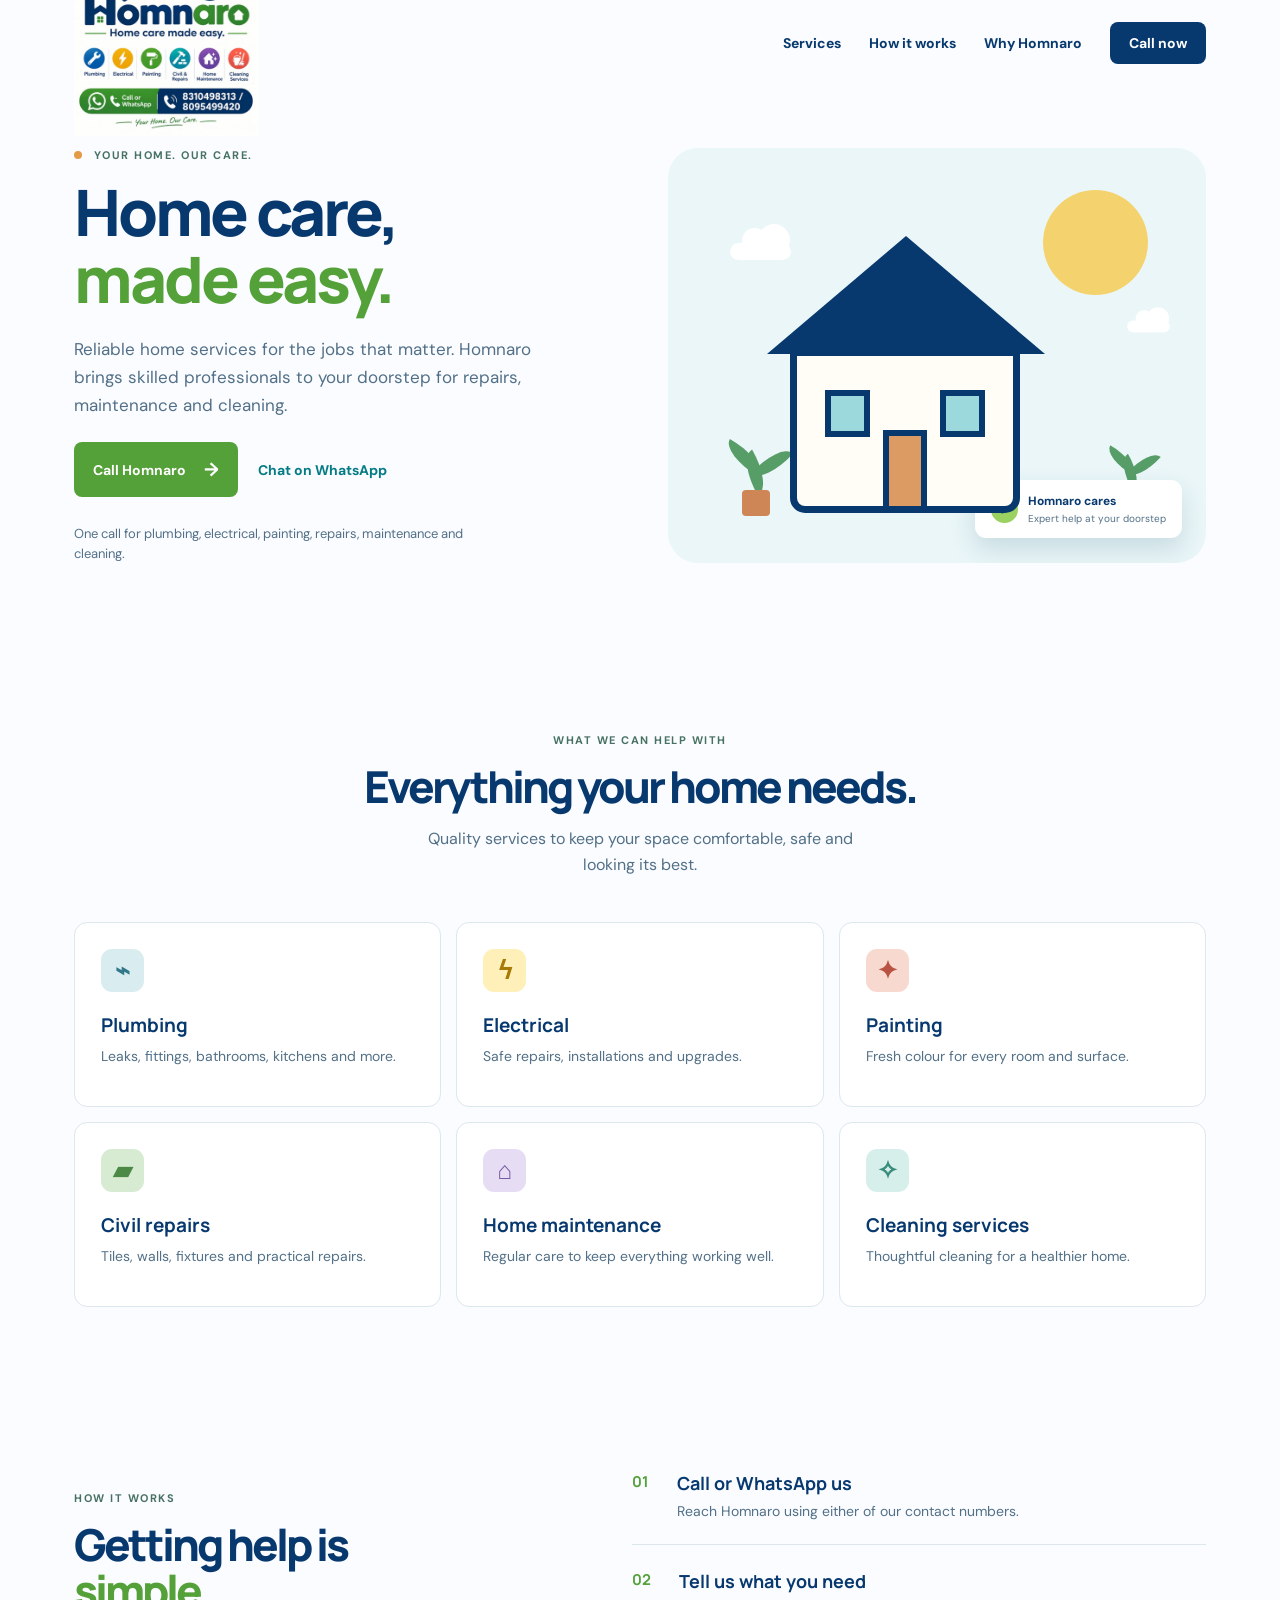
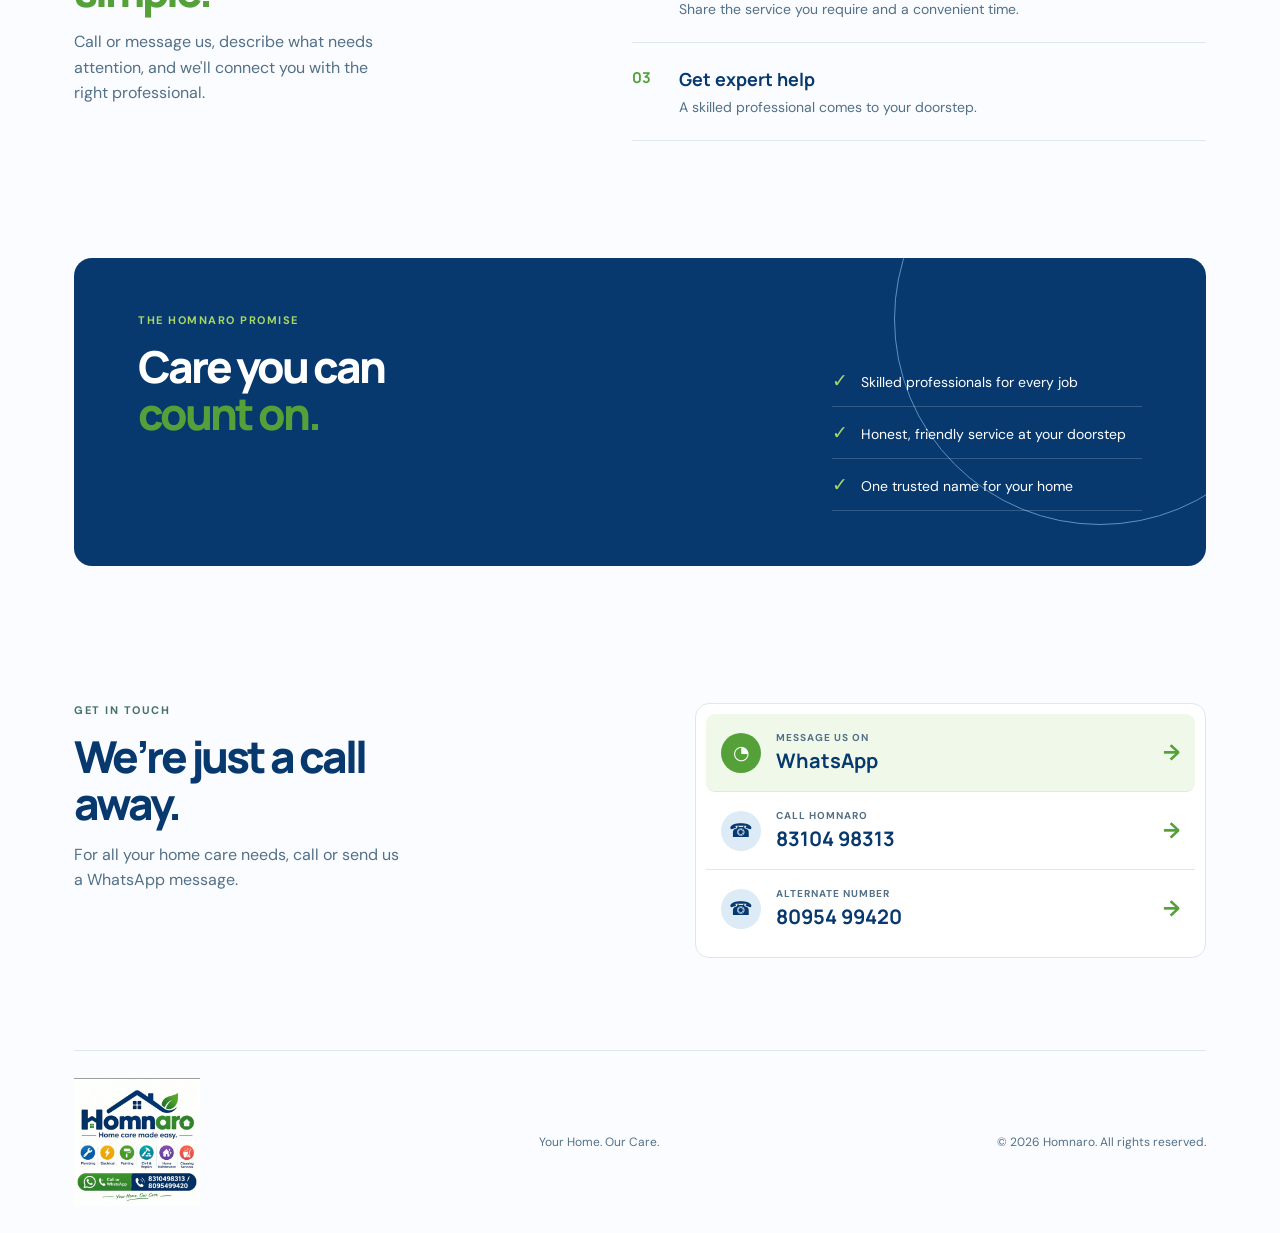
==== index.html @ 9be4aa22 "Add files via upload" ====
<!doctype html>
<html lang="en">
  <head>
    <meta charset="UTF-8" />
    <meta name="viewport" content="width=device-width, initial-scale=1.0" />
    <meta name="description" content="Homnaro — plumbing, electrical, painting, civil repairs, home maintenance and cleaning services." />
    <title>Homnaro | Home care made easy.</title>
    <link rel="preconnect" href="https://fonts.googleapis.com" />
    <link rel="preconnect" href="https://fonts.gstatic.com" crossorigin />
    <link href="https://fonts.googleapis.com/css2?family=DM+Sans:wght@400;500;600;700&family=Manrope:wght@600;700;800&display=swap" rel="stylesheet" />
    <link rel="stylesheet" href="styles.css" />
  </head>
  <body>
    <header class="site-header">
      <a class="brand-logo" href="#top" aria-label="Homnaro home"><img src="homnaro-logo.png" alt="Homnaro — Home care made easy." /></a>
      <button class="menu-button" aria-label="Open menu" aria-expanded="false">☰</button>
      <nav class="nav-links" aria-label="Main navigation">
        <a href="#services">Services</a><a href="#how-it-works">How it works</a><a href="#why-us">Why Homnaro</a>
        <a class="nav-cta" href="tel:+918310498313">Call now</a>
      </nav>
    </header>
    <main id="top">
      <section class="hero">
        <div class="hero-copy">
          <p class="eyebrow"><span class="dot"></span> YOUR HOME. OUR CARE.</p>
          <h1>Home care,<br /><em>made easy.</em></h1>
          <p class="hero-text">Reliable home services for the jobs that matter. Homnaro brings skilled professionals to your doorstep for repairs, maintenance and cleaning.</p>
          <div class="hero-actions"><a class="button button-primary" href="tel:+918310498313">Call Homnaro <span>→</span></a><a class="button button-quiet" href="https://wa.me/918310498313" target="_blank" rel="noopener">Chat on WhatsApp</a></div>
          <p class="service-note">One call for plumbing, electrical, painting, repairs, maintenance and cleaning.</p>
        </div>
        <div class="hero-art" aria-label="Illustration of a maintained home"><div class="sun"></div><div class="cloud cloud-one"></div><div class="cloud cloud-two"></div><div class="house"><div class="roof"></div><div class="home-body"><span class="window one"></span><span class="window two"></span><span class="door"></span></div></div><div class="plant plant-left"><i></i><i></i><i></i></div><div class="plant plant-right"><i></i><i></i><i></i></div><div class="floating-card"><span class="check">✓</span><div><b>Homnaro cares</b><small>Expert help at your doorstep</small></div></div></div>
      </section>
      <section class="services section" id="services"><div class="section-heading"><p class="eyebrow">WHAT WE CAN HELP WITH</p><h2>Everything your home needs.</h2><p>Quality services to keep your space comfortable, safe and looking its best.</p></div><div class="service-grid"><article class="service-card"><div class="icon blue">⌁</div><h3>Plumbing</h3><p>Leaks, fittings, bathrooms, kitchens and more.</p></article><article class="service-card"><div class="icon yellow">ϟ</div><h3>Electrical</h3><p>Safe repairs, installations and upgrades.</p></article><article class="service-card"><div class="icon coral">✦</div><h3>Painting</h3><p>Fresh colour for every room and surface.</p></article><article class="service-card"><div class="icon green">▰</div><h3>Civil repairs</h3><p>Tiles, walls, fixtures and practical repairs.</p></article><article class="service-card"><div class="icon lilac">⌂</div><h3>Home maintenance</h3><p>Regular care to keep everything working well.</p></article><article class="service-card"><div class="icon aqua">✧</div><h3>Cleaning services</h3><p>Thoughtful cleaning for a healthier home.</p></article></div></section>
      <section class="steps section" id="how-it-works"><div class="steps-intro"><p class="eyebrow">HOW IT WORKS</p><h2>Getting help is<br /><em>simple.</em></h2><p>Call or message us, describe what needs attention, and we'll connect you with the right professional.</p></div><ol class="step-list"><li><span>01</span><div><h3>Call or WhatsApp us</h3><p>Reach Homnaro using either of our contact numbers.</p></div></li><li><span>02</span><div><h3>Tell us what you need</h3><p>Share the service you require and a convenient time.</p></div></li><li><span>03</span><div><h3>Get expert help</h3><p>A skilled professional comes to your doorstep.</p></div></li></ol></section>
      <section class="why section" id="why-us"><div class="why-card"><div><p class="eyebrow light">THE HOMNARO PROMISE</p><h2>Care you can<br /><em>count on.</em></h2></div><div class="promise-list"><p><span>✓</span> Skilled professionals for every job</p><p><span>✓</span> Honest, friendly service at your doorstep</p><p><span>✓</span> One trusted name for your home</p></div></div></section>
      <section class="contact section" id="contact"><div><p class="eyebrow">GET IN TOUCH</p><h2>We’re just a call<br />away.</h2><p>For all your home care needs, call or send us a WhatsApp message.</p></div><div class="contact-panel"><a class="contact-option whatsapp" href="https://wa.me/918310498313" target="_blank" rel="noopener"><span class="contact-icon">◔</span><span><small>MESSAGE US ON</small><b>WhatsApp</b></span><strong>→</strong></a><a class="contact-option" href="tel:+918310498313"><span class="contact-icon">☎</span><span><small>CALL HOMNARO</small><b>83104 98313</b></span><strong>→</strong></a><a class="contact-option" href="tel:+918095499420"><span class="contact-icon">☎</span><span><small>ALTERNATE NUMBER</small><b>80954 99420</b></span><strong>→</strong></a></div></section>
    </main>
    <footer><a class="brand-logo" href="#top"><img src="homnaro-logo.png" alt="Homnaro" /></a><p>Your Home. Our Care.</p><p>© 2026 Homnaro. All rights reserved.</p></footer><script src="script.js"></script>
  </body>
</html>
---- styles.css ----
:root{--navy:#07396f;--green:#55a139;--teal:#057c85;--mist:#eaf6f8;--paper:#fbfcff;--muted:#527087;--line:#dce7ee}*{box-sizing:border-box}html{scroll-behavior:smooth}body{margin:0;background:var(--paper);color:var(--navy);font-family:'DM Sans',sans-serif}.site-header{height:86px;max-width:1180px;margin:auto;padding:0 24px;display:flex;align-items:center;justify-content:space-between}.brand-logo{display:flex;text-decoration:none}.brand-logo img{width:184px;height:auto;display:block}.nav-links{display:flex;align-items:center;gap:28px}.nav-links a{font-size:14px;font-weight:700;color:var(--navy);text-decoration:none}.nav-links .nav-cta{background:var(--navy);color:#fff;padding:12px 19px;border-radius:8px}.menu-button{display:none;border:0;background:none;color:var(--navy);font-size:24px}.hero{max-width:1180px;min-height:555px;margin:auto;padding:58px 24px 74px;display:grid;grid-template-columns:1fr 1fr;align-items:center;gap:55px}.eyebrow{font-size:11px;font-weight:700;letter-spacing:1.5px;color:#477262;margin:0 0 16px}.dot{display:inline-block;width:8px;height:8px;background:#e49b47;border-radius:50%;margin-right:7px}h1,h2{font:800 clamp(43px,5vw,68px)/1.05 Manrope,sans-serif;letter-spacing:-3px;margin:0}h1 em,h2 em{font-style:normal;color:var(--green)}.hero-text{max-width:500px;color:var(--muted);font-size:17px;line-height:1.65;margin:23px 0}.hero-actions{display:flex;align-items:center;gap:20px}.button{font:700 14px 'DM Sans';text-decoration:none;display:inline-flex;align-items:center;gap:18px;border-radius:8px;padding:15px 19px}.button-primary{background:var(--green);color:white}.button-primary span{font-size:19px}.button-quiet{color:var(--teal);padding-left:0}.service-note{font-size:13px;line-height:1.5;color:var(--muted);max-width:420px;margin:27px 0 0}.hero-art{height:415px;border-radius:30px;background:var(--mist);position:relative;overflow:hidden}.sun{position:absolute;width:105px;height:105px;right:58px;top:42px;border-radius:50%;background:#f4d36e}.cloud{position:absolute;background:#fff;height:17px;width:61px;border-radius:30px;top:95px;left:62px}.cloud:before,.cloud:after{content:'';position:absolute;border-radius:50%;background:#fff}.cloud:before{width:25px;height:25px;left:12px;bottom:7px}.cloud:after{width:32px;height:32px;left:28px;bottom:4px}.cloud-two{left:auto;right:27px;top:170px;transform:scale(.7)}.house{position:absolute;bottom:50px;left:122px;width:230px}.roof{position:absolute;bottom:159px;left:-23px;border-left:139px solid transparent;border-right:139px solid transparent;border-bottom:118px solid var(--navy)}.home-body{height:164px;background:#fffdf5;border:7px solid var(--navy);border-radius:3px 3px 15px 15px;position:relative;z-index:1}.window{position:absolute;width:45px;height:47px;background:#9bd9dc;border:6px solid var(--navy);top:34px}.window.one{left:28px}.window.two{right:28px}.door{position:absolute;width:44px;height:76px;bottom:0;left:86px;background:#dd9b64;border:6px solid var(--navy);border-bottom:0}.plant{position:absolute;bottom:47px;width:45px;height:90px}.plant-left{left:66px}.plant-right{right:52px;transform:scale(.8)}.plant:after{content:'';position:absolute;width:28px;height:26px;background:#cf8657;border-radius:4px;bottom:0;left:8px}.plant i{display:block;position:absolute;width:18px;height:43px;background:#579d68;border-radius:100% 0 100% 0;bottom:22px;left:12px;transform:rotate(-30deg)}.plant i:nth-child(2){left:29px;bottom:31px;transform:rotate(42deg)}.plant i:nth-child(3){left:1px;bottom:37px;transform:rotate(-60deg)}.floating-card{position:absolute;right:24px;bottom:25px;padding:13px 16px;background:white;border-radius:11px;box-shadow:0 12px 25px #2361742b;display:flex;gap:10px;align-items:center}.check{display:grid;place-items:center;width:27px;height:27px;border-radius:50%;background:#9ad160;font-weight:bold}.floating-card b,.floating-card small{display:block;font-size:12px}.floating-card small{font-size:10px;color:var(--muted);margin-top:3px}.section{max-width:1180px;margin:auto;padding:92px 24px}.section-heading{text-align:center}.section-heading h2,.steps h2,.contact h2{font-size:44px}.section-heading>p:last-child{max-width:470px;margin:17px auto 0;color:var(--muted);line-height:1.6}.service-grid{display:grid;grid-template-columns:repeat(3,1fr);gap:15px;margin-top:45px}.service-card{padding:26px;border-radius:13px;border:1px solid var(--line);background:white;min-height:185px}.icon{display:grid;place-items:center;width:43px;height:43px;border-radius:11px;font-size:25px;font-weight:bold}.blue{background:#d9edf0;color:#317689}.yellow{background:#fff0b9;color:#a77a06}.coral{background:#f8d9d0;color:#b95243}.green{background:#d7ead2;color:#4c8947}.lilac{background:#e6ddf5;color:#765ca4}.aqua{background:#d7efeb;color:#388c7c}.service-card h3{font:700 19px Manrope;margin:20px 0 8px}.service-card p{margin:0;color:var(--muted);font-size:14px;line-height:1.5}.steps{display:grid;grid-template-columns:1fr 1.2fr;gap:80px;align-items:center;padding-top:72px;padding-bottom:72px}.steps-intro>p:last-child,.contact>div>p:last-child{max-width:330px;color:var(--muted);line-height:1.6}.step-list{list-style:none;margin:0;padding:0}.step-list li{display:flex;gap:28px;padding:24px 0;border-bottom:1px solid var(--line)}.step-list li:first-child{padding-top:0}.step-list span{font:700 15px Manrope;color:var(--green)}.step-list h3{font:700 18px Manrope;margin:0 0 7px}.step-list p{margin:0;color:var(--muted);font-size:14px}.why{padding-top:45px;padding-bottom:45px}.why-card{min-height:308px;border-radius:18px;padding:55px 64px;background:var(--navy);color:white;display:flex;justify-content:space-between;position:relative;overflow:hidden}.why-card:after{content:'';position:absolute;width:410px;height:410px;border-radius:50%;border:1px solid #5f90be;right:-100px;top:-145px}.light,.promise-list span{color:#a7d765}.why-card h2{font-size:44px}.promise-list{position:relative;z-index:1;align-self:end;min-width:310px}.promise-list p{font-size:14px;border-bottom:1px solid #ffffff2d;margin:0;padding:13px 0}.promise-list span{font-size:19px;margin-right:9px}.contact{display:grid;grid-template-columns:1fr 1fr;gap:110px}.contact-panel{background:white;border:1px solid var(--line);border-radius:14px;padding:10px}.contact-option{display:flex;align-items:center;gap:15px;padding:17px 15px;text-decoration:none;color:var(--navy);border-bottom:1px solid var(--line)}.contact-option:last-child{border-bottom:0}.contact-option.whatsapp{background:#eff8e9;border-radius:9px}.contact-option small,.contact-option b{display:block}.contact-option small{font-size:10px;letter-spacing:1px;color:var(--muted);font-weight:700;margin-bottom:3px}.contact-option b{font:700 20px Manrope}.contact-option strong{margin-left:auto;font-size:22px;color:var(--green)}.contact-icon{display:grid;place-items:center;width:40px;height:40px;border-radius:50%;background:#dcebf6;font-size:19px}.whatsapp .contact-icon{background:var(--green);color:white}footer{max-width:1132px;margin:auto;padding:27px 0;border-top:1px solid var(--line);display:flex;align-items:center;justify-content:space-between;color:var(--muted);font-size:12px}footer .brand-logo img{width:126px}@media(max-width:760px){.site-header{height:68px}.brand-logo img{width:150px}.menu-button{display:block}.nav-links{display:none;position:absolute;z-index:10;left:0;right:0;top:68px;padding:20px 24px;background:var(--paper);box-shadow:0 7px 12px #0001;flex-direction:column;align-items:flex-start}.nav-links.open{display:flex}.hero{grid-template-columns:1fr;padding-top:38px;gap:40px}.hero h1{font-size:49px}.hero-art{height:330px}.house{left:88px;transform:scale(.78);transform-origin:bottom left}.service-grid{grid-template-columns:1fr 1fr}.steps,.contact{grid-template-columns:1fr;gap:38px}.why-card{padding:38px 27px;display:block}.promise-list{min-width:0;margin-top:29px}.section{padding-top:64px;padding-bottom:64px}.section-heading h2,.steps h2,.contact h2,.why-card h2{font-size:37px}footer{margin:0 24px;display:block}footer p{margin:13px 0}.floating-card{right:12px;bottom:13px}}@media(max-width:470px){.service-grid{grid-template-columns:1fr}.hero-actions{gap:10px}.hero-art{height:280px}.house{left:44px;transform:scale(.65)}.sun{right:20px}}
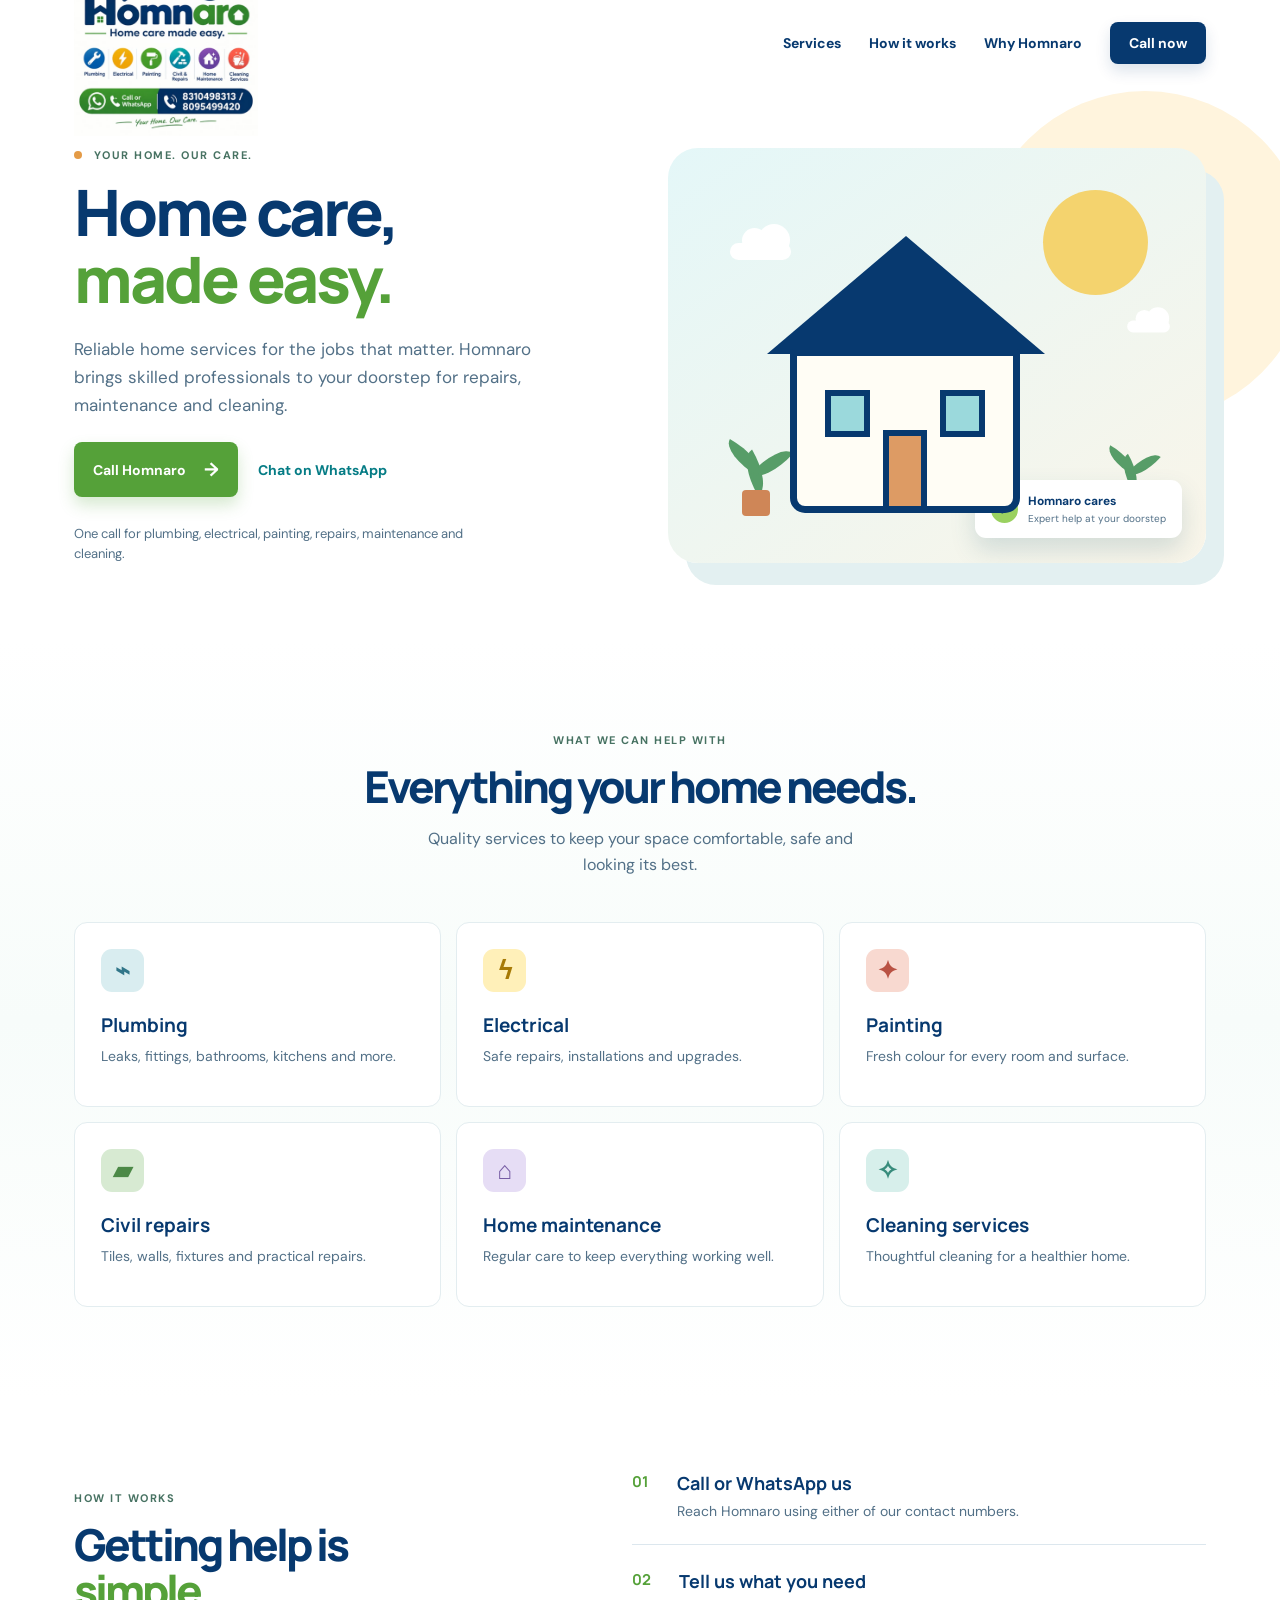
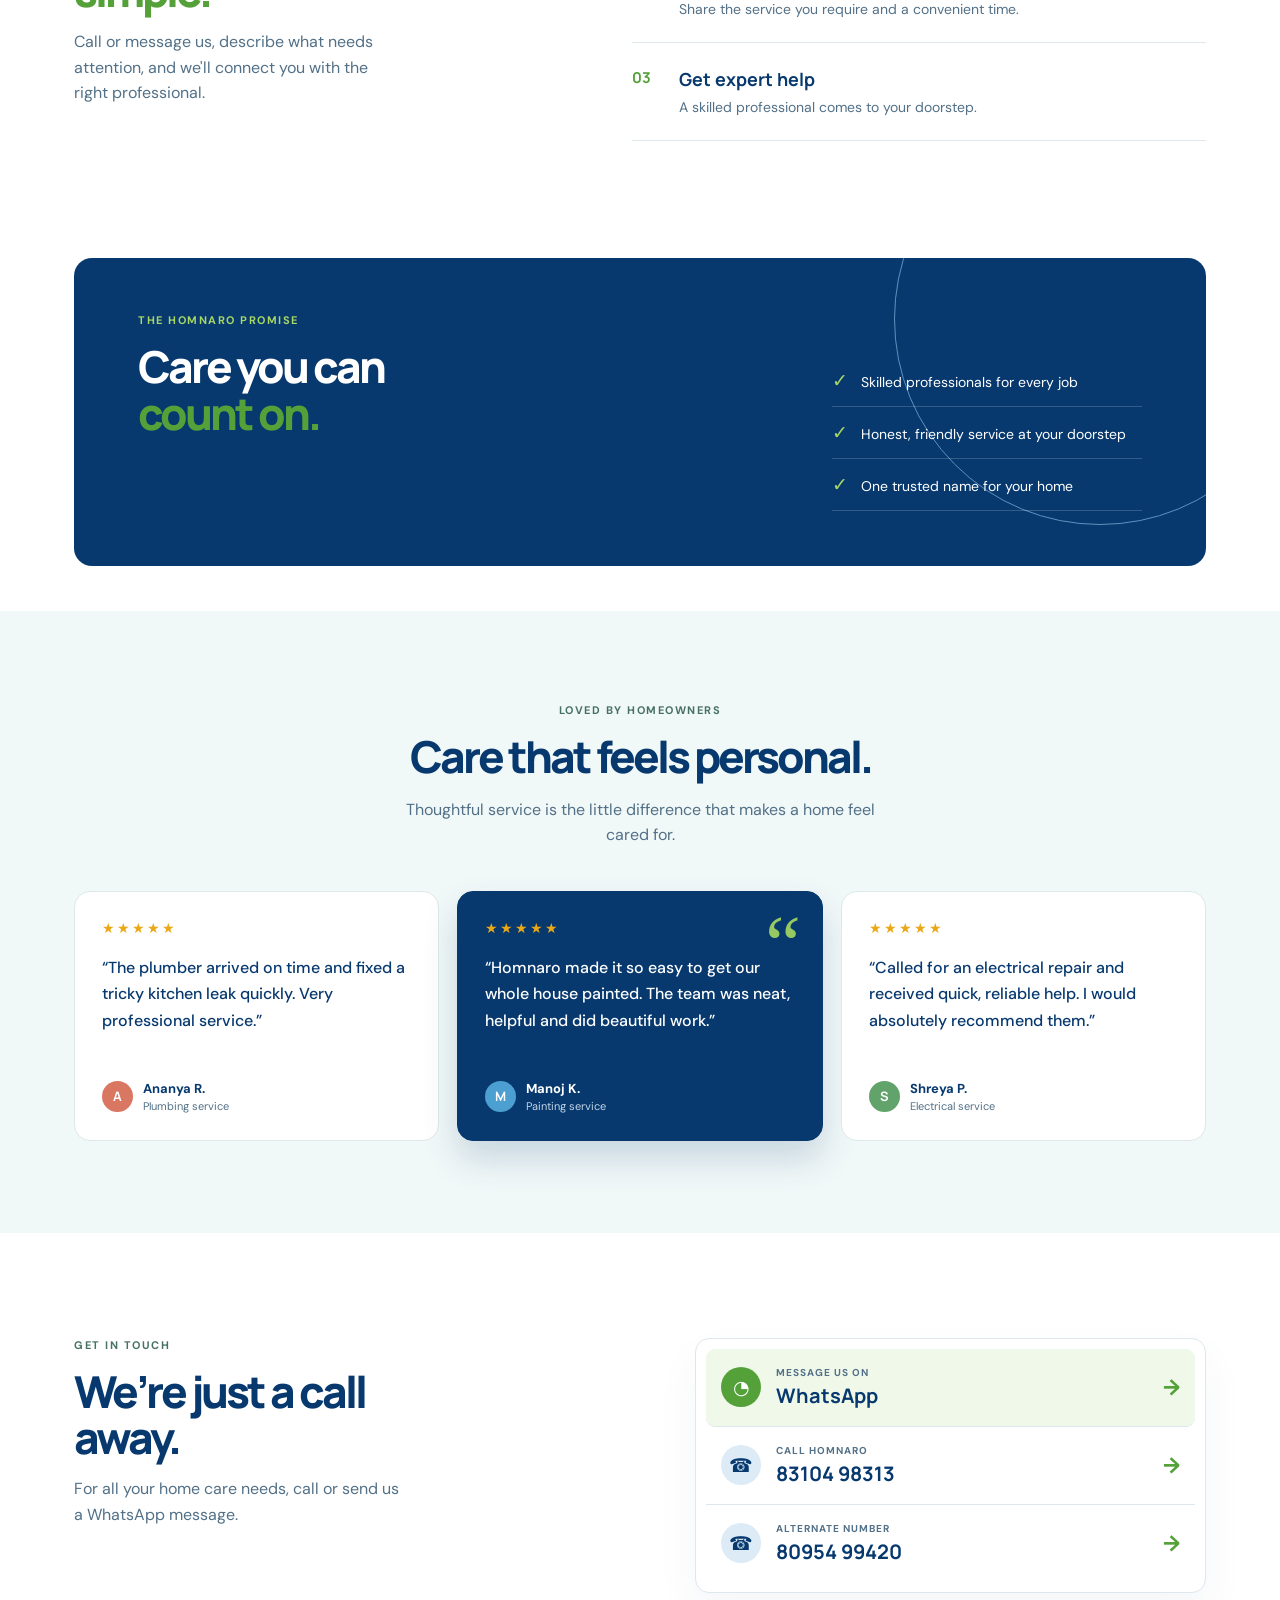
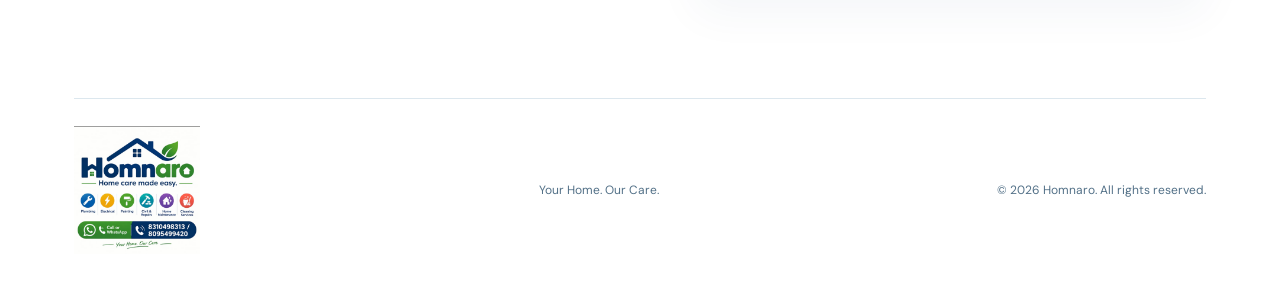
==== commit 9fabbbc0: "Add files via upload" ====
--- a/index.html
+++ b/index.html
@@ -33,6 +33,7 @@
       <section class="services section" id="services"><div class="section-heading"><p class="eyebrow">WHAT WE CAN HELP WITH</p><h2>Everything your home needs.</h2><p>Quality services to keep your space comfortable, safe and looking its best.</p></div><div class="service-grid"><article class="service-card"><div class="icon blue">⌁</div><h3>Plumbing</h3><p>Leaks, fittings, bathrooms, kitchens and more.</p></article><article class="service-card"><div class="icon yellow">ϟ</div><h3>Electrical</h3><p>Safe repairs, installations and upgrades.</p></article><article class="service-card"><div class="icon coral">✦</div><h3>Painting</h3><p>Fresh colour for every room and surface.</p></article><article class="service-card"><div class="icon green">▰</div><h3>Civil repairs</h3><p>Tiles, walls, fixtures and practical repairs.</p></article><article class="service-card"><div class="icon lilac">⌂</div><h3>Home maintenance</h3><p>Regular care to keep everything working well.</p></article><article class="service-card"><div class="icon aqua">✧</div><h3>Cleaning services</h3><p>Thoughtful cleaning for a healthier home.</p></article></div></section>
       <section class="steps section" id="how-it-works"><div class="steps-intro"><p class="eyebrow">HOW IT WORKS</p><h2>Getting help is<br /><em>simple.</em></h2><p>Call or message us, describe what needs attention, and we'll connect you with the right professional.</p></div><ol class="step-list"><li><span>01</span><div><h3>Call or WhatsApp us</h3><p>Reach Homnaro using either of our contact numbers.</p></div></li><li><span>02</span><div><h3>Tell us what you need</h3><p>Share the service you require and a convenient time.</p></div></li><li><span>03</span><div><h3>Get expert help</h3><p>A skilled professional comes to your doorstep.</p></div></li></ol></section>
       <section class="why section" id="why-us"><div class="why-card"><div><p class="eyebrow light">THE HOMNARO PROMISE</p><h2>Care you can<br /><em>count on.</em></h2></div><div class="promise-list"><p><span>✓</span> Skilled professionals for every job</p><p><span>✓</span> Honest, friendly service at your doorstep</p><p><span>✓</span> One trusted name for your home</p></div></div></section>
+      <section class="reviews section" id="reviews"><div class="section-heading"><p class="eyebrow">LOVED BY HOMEOWNERS</p><h2>Care that feels personal.</h2><p>Thoughtful service is the little difference that makes a home feel cared for.</p></div><div class="review-grid"><article class="review-card"><div class="stars">★★★★★</div><blockquote>“The plumber arrived on time and fixed a tricky kitchen leak quickly. Very professional service.”</blockquote><div class="reviewer"><span class="initial coral-avatar">A</span><div><b>Ananya R.</b><small>Plumbing service</small></div></div></article><article class="review-card featured"><div class="quote-mark">“</div><div class="stars">★★★★★</div><blockquote>“Homnaro made it so easy to get our whole house painted. The team was neat, helpful and did beautiful work.”</blockquote><div class="reviewer"><span class="initial blue-avatar">M</span><div><b>Manoj K.</b><small>Painting service</small></div></div></article><article class="review-card"><div class="stars">★★★★★</div><blockquote>“Called for an electrical repair and received quick, reliable help. I would absolutely recommend them.”</blockquote><div class="reviewer"><span class="initial green-avatar">S</span><div><b>Shreya P.</b><small>Electrical service</small></div></div></article></div></section>
       <section class="contact section" id="contact"><div><p class="eyebrow">GET IN TOUCH</p><h2>We’re just a call<br />away.</h2><p>For all your home care needs, call or send us a WhatsApp message.</p></div><div class="contact-panel"><a class="contact-option whatsapp" href="https://wa.me/918310498313" target="_blank" rel="noopener"><span class="contact-icon">◔</span><span><small>MESSAGE US ON</small><b>WhatsApp</b></span><strong>→</strong></a><a class="contact-option" href="tel:+918310498313"><span class="contact-icon">☎</span><span><small>CALL HOMNARO</small><b>83104 98313</b></span><strong>→</strong></a><a class="contact-option" href="tel:+918095499420"><span class="contact-icon">☎</span><span><small>ALTERNATE NUMBER</small><b>80954 99420</b></span><strong>→</strong></a></div></section>
     </main>
     <footer><a class="brand-logo" href="#top"><img src="homnaro-logo.png" alt="Homnaro" /></a><p>Your Home. Our Care.</p><p>© 2026 Homnaro. All rights reserved.</p></footer><script src="script.js"></script>
--- a/styles.css
+++ b/styles.css
@@ -1 +1,3 @@
 :root{--navy:#07396f;--green:#55a139;--teal:#057c85;--mist:#eaf6f8;--paper:#fbfcff;--muted:#527087;--line:#dce7ee}*{box-sizing:border-box}html{scroll-behavior:smooth}body{margin:0;background:var(--paper);color:var(--navy);font-family:'DM Sans',sans-serif}.site-header{height:86px;max-width:1180px;margin:auto;padding:0 24px;display:flex;align-items:center;justify-content:space-between}.brand-logo{display:flex;text-decoration:none}.brand-logo img{width:184px;height:auto;display:block}.nav-links{display:flex;align-items:center;gap:28px}.nav-links a{font-size:14px;font-weight:700;color:var(--navy);text-decoration:none}.nav-links .nav-cta{background:var(--navy);color:#fff;padding:12px 19px;border-radius:8px}.menu-button{display:none;border:0;background:none;color:var(--navy);font-size:24px}.hero{max-width:1180px;min-height:555px;margin:auto;padding:58px 24px 74px;display:grid;grid-template-columns:1fr 1fr;align-items:center;gap:55px}.eyebrow{font-size:11px;font-weight:700;letter-spacing:1.5px;color:#477262;margin:0 0 16px}.dot{display:inline-block;width:8px;height:8px;background:#e49b47;border-radius:50%;margin-right:7px}h1,h2{font:800 clamp(43px,5vw,68px)/1.05 Manrope,sans-serif;letter-spacing:-3px;margin:0}h1 em,h2 em{font-style:normal;color:var(--green)}.hero-text{max-width:500px;color:var(--muted);font-size:17px;line-height:1.65;margin:23px 0}.hero-actions{display:flex;align-items:center;gap:20px}.button{font:700 14px 'DM Sans';text-decoration:none;display:inline-flex;align-items:center;gap:18px;border-radius:8px;padding:15px 19px}.button-primary{background:var(--green);color:white}.button-primary span{font-size:19px}.button-quiet{color:var(--teal);padding-left:0}.service-note{font-size:13px;line-height:1.5;color:var(--muted);max-width:420px;margin:27px 0 0}.hero-art{height:415px;border-radius:30px;background:var(--mist);position:relative;overflow:hidden}.sun{position:absolute;width:105px;height:105px;right:58px;top:42px;border-radius:50%;background:#f4d36e}.cloud{position:absolute;background:#fff;height:17px;width:61px;border-radius:30px;top:95px;left:62px}.cloud:before,.cloud:after{content:'';position:absolute;border-radius:50%;background:#fff}.cloud:before{width:25px;height:25px;left:12px;bottom:7px}.cloud:after{width:32px;height:32px;left:28px;bottom:4px}.cloud-two{left:auto;right:27px;top:170px;transform:scale(.7)}.house{position:absolute;bottom:50px;left:122px;width:230px}.roof{position:absolute;bottom:159px;left:-23px;border-left:139px solid transparent;border-right:139px solid transparent;border-bottom:118px solid var(--navy)}.home-body{height:164px;background:#fffdf5;border:7px solid var(--navy);border-radius:3px 3px 15px 15px;position:relative;z-index:1}.window{position:absolute;width:45px;height:47px;background:#9bd9dc;border:6px solid var(--navy);top:34px}.window.one{left:28px}.window.two{right:28px}.door{position:absolute;width:44px;height:76px;bottom:0;left:86px;background:#dd9b64;border:6px solid var(--navy);border-bottom:0}.plant{position:absolute;bottom:47px;width:45px;height:90px}.plant-left{left:66px}.plant-right{right:52px;transform:scale(.8)}.plant:after{content:'';position:absolute;width:28px;height:26px;background:#cf8657;border-radius:4px;bottom:0;left:8px}.plant i{display:block;position:absolute;width:18px;height:43px;background:#579d68;border-radius:100% 0 100% 0;bottom:22px;left:12px;transform:rotate(-30deg)}.plant i:nth-child(2){left:29px;bottom:31px;transform:rotate(42deg)}.plant i:nth-child(3){left:1px;bottom:37px;transform:rotate(-60deg)}.floating-card{position:absolute;right:24px;bottom:25px;padding:13px 16px;background:white;border-radius:11px;box-shadow:0 12px 25px #2361742b;display:flex;gap:10px;align-items:center}.check{display:grid;place-items:center;width:27px;height:27px;border-radius:50%;background:#9ad160;font-weight:bold}.floating-card b,.floating-card small{display:block;font-size:12px}.floating-card small{font-size:10px;color:var(--muted);margin-top:3px}.section{max-width:1180px;margin:auto;padding:92px 24px}.section-heading{text-align:center}.section-heading h2,.steps h2,.contact h2{font-size:44px}.section-heading>p:last-child{max-width:470px;margin:17px auto 0;color:var(--muted);line-height:1.6}.service-grid{display:grid;grid-template-columns:repeat(3,1fr);gap:15px;margin-top:45px}.service-card{padding:26px;border-radius:13px;border:1px solid var(--line);background:white;min-height:185px}.icon{display:grid;place-items:center;width:43px;height:43px;border-radius:11px;font-size:25px;font-weight:bold}.blue{background:#d9edf0;color:#317689}.yellow{background:#fff0b9;color:#a77a06}.coral{background:#f8d9d0;color:#b95243}.green{background:#d7ead2;color:#4c8947}.lilac{background:#e6ddf5;color:#765ca4}.aqua{background:#d7efeb;color:#388c7c}.service-card h3{font:700 19px Manrope;margin:20px 0 8px}.service-card p{margin:0;color:var(--muted);font-size:14px;line-height:1.5}.steps{display:grid;grid-template-columns:1fr 1.2fr;gap:80px;align-items:center;padding-top:72px;padding-bottom:72px}.steps-intro>p:last-child,.contact>div>p:last-child{max-width:330px;color:var(--muted);line-height:1.6}.step-list{list-style:none;margin:0;padding:0}.step-list li{display:flex;gap:28px;padding:24px 0;border-bottom:1px solid var(--line)}.step-list li:first-child{padding-top:0}.step-list span{font:700 15px Manrope;color:var(--green)}.step-list h3{font:700 18px Manrope;margin:0 0 7px}.step-list p{margin:0;color:var(--muted);font-size:14px}.why{padding-top:45px;padding-bottom:45px}.why-card{min-height:308px;border-radius:18px;padding:55px 64px;background:var(--navy);color:white;display:flex;justify-content:space-between;position:relative;overflow:hidden}.why-card:after{content:'';position:absolute;width:410px;height:410px;border-radius:50%;border:1px solid #5f90be;right:-100px;top:-145px}.light,.promise-list span{color:#a7d765}.why-card h2{font-size:44px}.promise-list{position:relative;z-index:1;align-self:end;min-width:310px}.promise-list p{font-size:14px;border-bottom:1px solid #ffffff2d;margin:0;padding:13px 0}.promise-list span{font-size:19px;margin-right:9px}.contact{display:grid;grid-template-columns:1fr 1fr;gap:110px}.contact-panel{background:white;border:1px solid var(--line);border-radius:14px;padding:10px}.contact-option{display:flex;align-items:center;gap:15px;padding:17px 15px;text-decoration:none;color:var(--navy);border-bottom:1px solid var(--line)}.contact-option:last-child{border-bottom:0}.contact-option.whatsapp{background:#eff8e9;border-radius:9px}.contact-option small,.contact-option b{display:block}.contact-option small{font-size:10px;letter-spacing:1px;color:var(--muted);font-weight:700;margin-bottom:3px}.contact-option b{font:700 20px Manrope}.contact-option strong{margin-left:auto;font-size:22px;color:var(--green)}.contact-icon{display:grid;place-items:center;width:40px;height:40px;border-radius:50%;background:#dcebf6;font-size:19px}.whatsapp .contact-icon{background:var(--green);color:white}footer{max-width:1132px;margin:auto;padding:27px 0;border-top:1px solid var(--line);display:flex;align-items:center;justify-content:space-between;color:var(--muted);font-size:12px}footer .brand-logo img{width:126px}@media(max-width:760px){.site-header{height:68px}.brand-logo img{width:150px}.menu-button{display:block}.nav-links{display:none;position:absolute;z-index:10;left:0;right:0;top:68px;padding:20px 24px;background:var(--paper);box-shadow:0 7px 12px #0001;flex-direction:column;align-items:flex-start}.nav-links.open{display:flex}.hero{grid-template-columns:1fr;padding-top:38px;gap:40px}.hero h1{font-size:49px}.hero-art{height:330px}.house{left:88px;transform:scale(.78);transform-origin:bottom left}.service-grid{grid-template-columns:1fr 1fr}.steps,.contact{grid-template-columns:1fr;gap:38px}.why-card{padding:38px 27px;display:block}.promise-list{min-width:0;margin-top:29px}.section{padding-top:64px;padding-bottom:64px}.section-heading h2,.steps h2,.contact h2,.why-card h2{font-size:37px}footer{margin:0 24px;display:block}footer p{margin:13px 0}.floating-card{right:12px;bottom:13px}}@media(max-width:470px){.service-grid{grid-template-columns:1fr}.hero-actions{gap:10px}.hero-art{height:280px}.house{left:44px;transform:scale(.65)}.sun{right:20px}}
+/* Enhanced white-canvas visual system */
+body{background:#fff}.hero{position:relative}.hero:before{content:'';position:absolute;width:330px;height:330px;right:-80px;top:5px;background:#fff4dd;border-radius:50%;z-index:-1}.hero-art{background:linear-gradient(145deg,#e4f7f8,#f9f5e9);box-shadow:18px 22px 0 #e3f0f1}.service-card{transition:transform .25s ease,box-shadow .25s ease;border-color:#e3edf0}.service-card:hover{transform:translateY(-6px);box-shadow:0 16px 36px #07396f14}.services{background:linear-gradient(180deg,#fff 0,#f7fcfa 50%,#fff 100%);max-width:none;padding-left:max(24px,calc((100% - 1132px)/2));padding-right:max(24px,calc((100% - 1132px)/2))}.reviews{max-width:none;background:#f1f8f8;padding-left:max(24px,calc((100% - 1132px)/2));padding-right:max(24px,calc((100% - 1132px)/2))}.review-grid{max-width:1132px;margin:43px auto 0;display:grid;grid-template-columns:repeat(3,1fr);gap:18px}.review-card{min-height:250px;background:#fff;border:1px solid #dce9e8;border-radius:16px;padding:27px;position:relative;display:flex;flex-direction:column}.review-card.featured{background:#07396f;color:#fff;border-color:#07396f;box-shadow:0 18px 35px #07396f2c}.stars{color:#eba816;letter-spacing:2px;font-size:14px}.review-card blockquote{font:500 16px/1.65 'DM Sans';margin:18px 0 auto}.reviewer{display:flex;align-items:center;gap:10px;margin-top:22px}.reviewer b,.reviewer small{display:block}.reviewer b{font-size:13px}.reviewer small{font-size:11px;color:var(--muted);margin-top:2px}.featured .reviewer small{color:#c4d7e9}.initial{width:31px;height:31px;display:grid;place-items:center;border-radius:50%;font:700 13px Manrope;color:#fff}.coral-avatar{background:#d97762}.blue-avatar{background:#4c9fd1}.green-avatar{background:#61a36a}.quote-mark{position:absolute;right:21px;top:12px;font:80px/1 Georgia;color:#97c963}.contact{padding-top:105px;padding-bottom:105px}.contact-panel{box-shadow:0 20px 45px #07396f0c}.button-primary{box-shadow:0 8px 16px #55a1393d}.nav-links .nav-cta{box-shadow:0 7px 15px #07396f24}@media(max-width:760px){.review-grid{grid-template-columns:1fr}.reviews{padding-top:64px;padding-bottom:64px}.hero:before{display:none}}
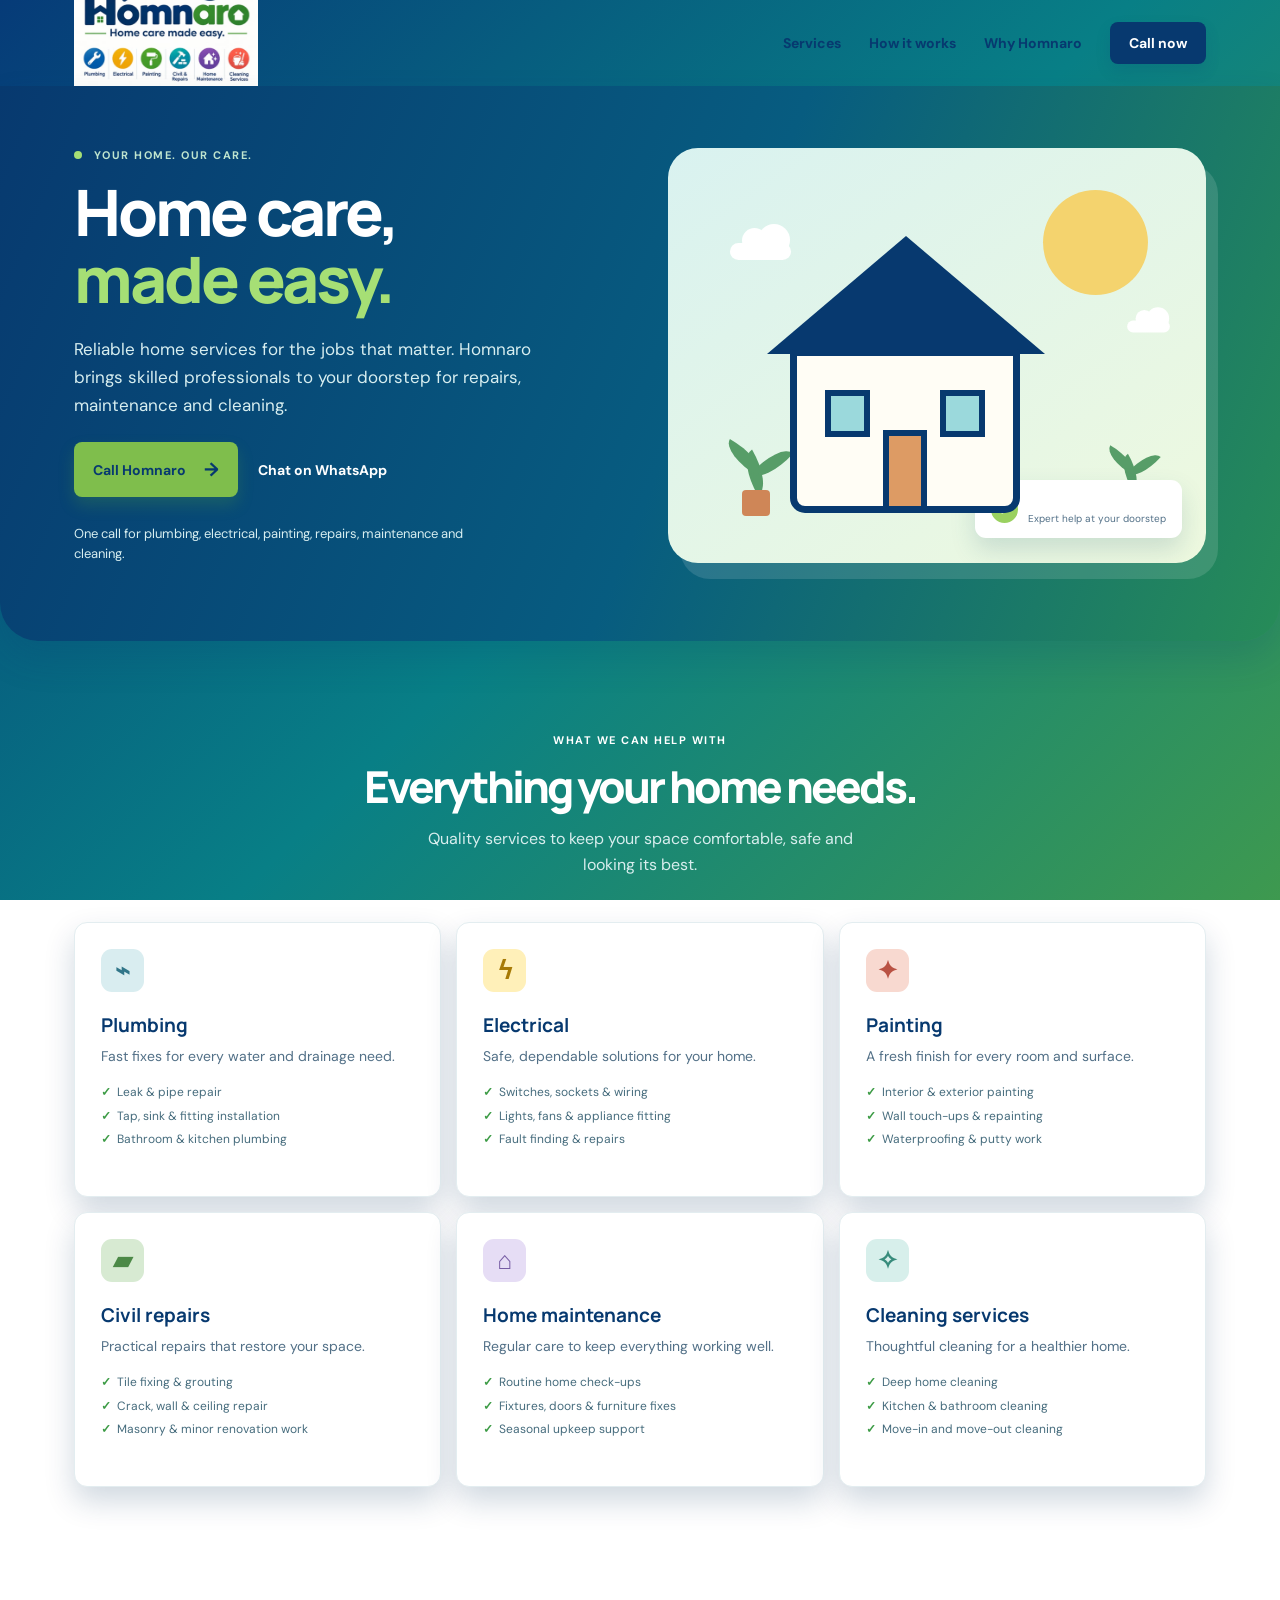
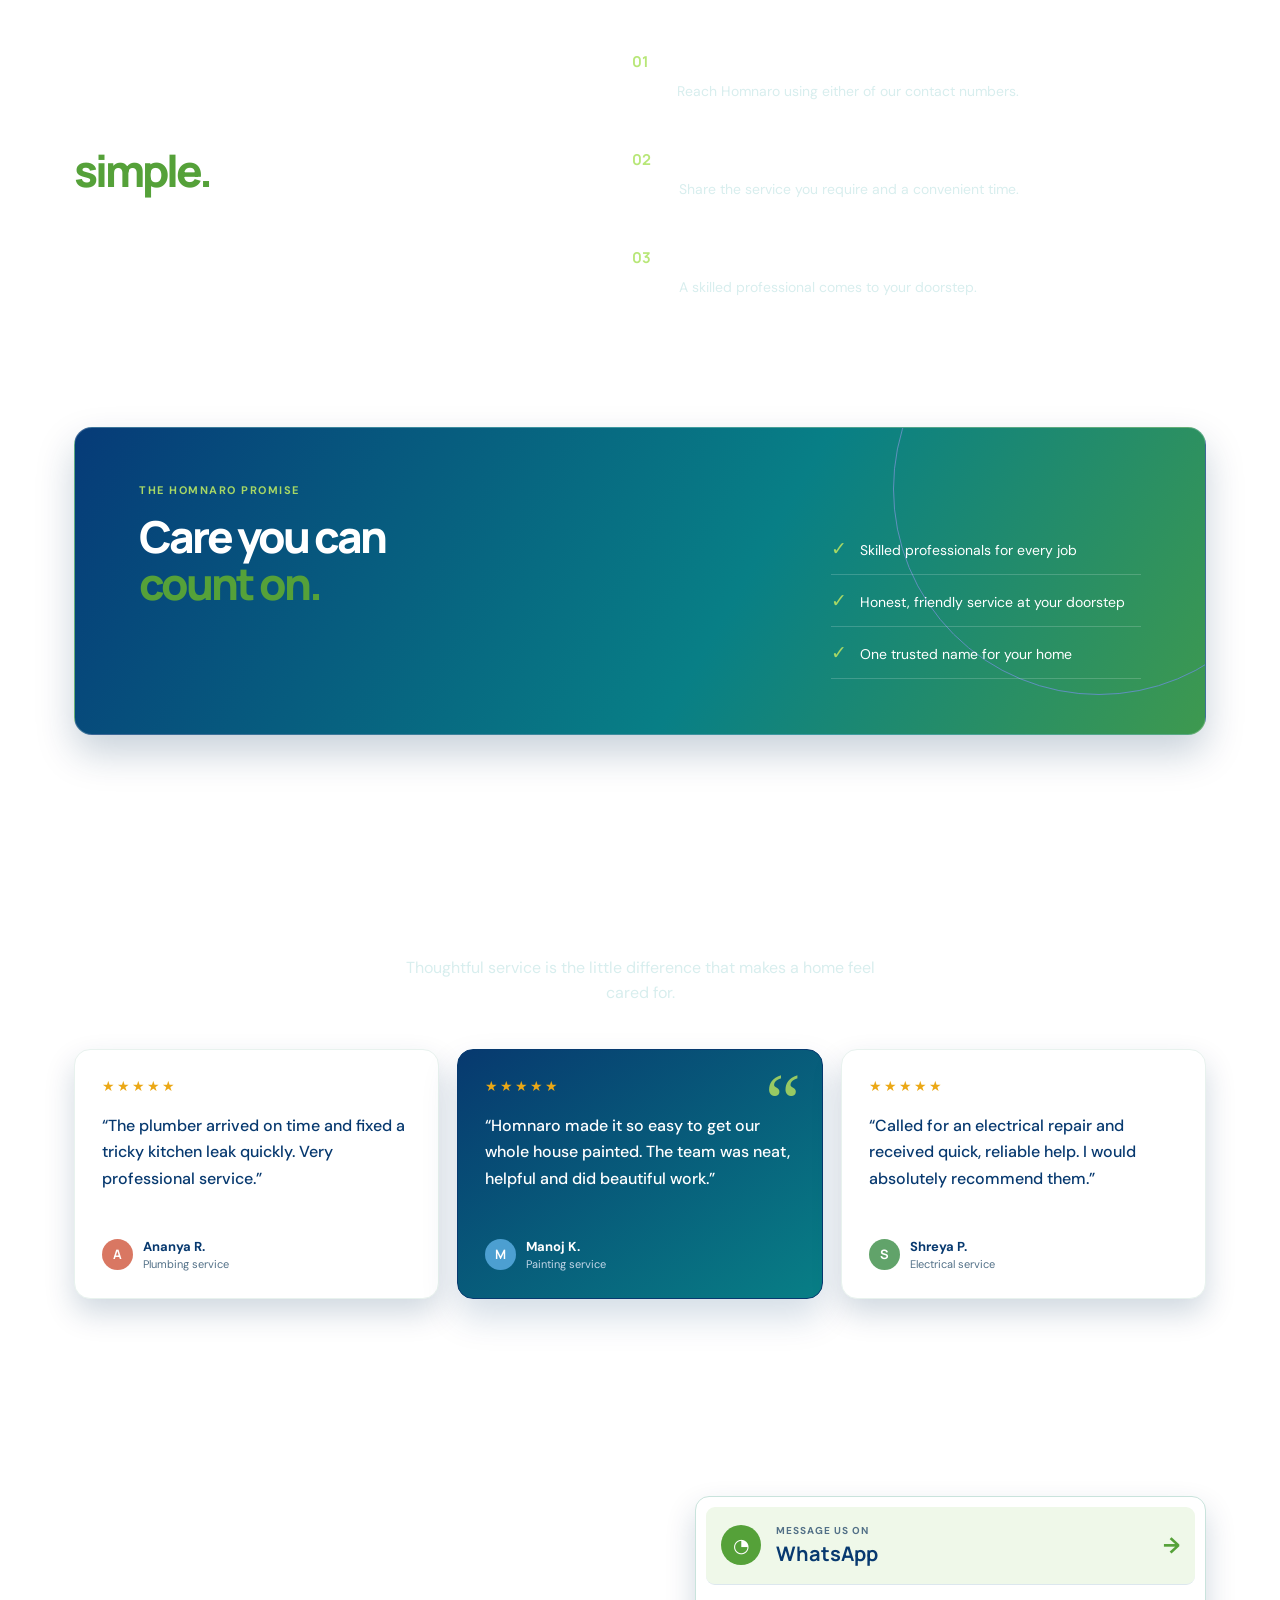
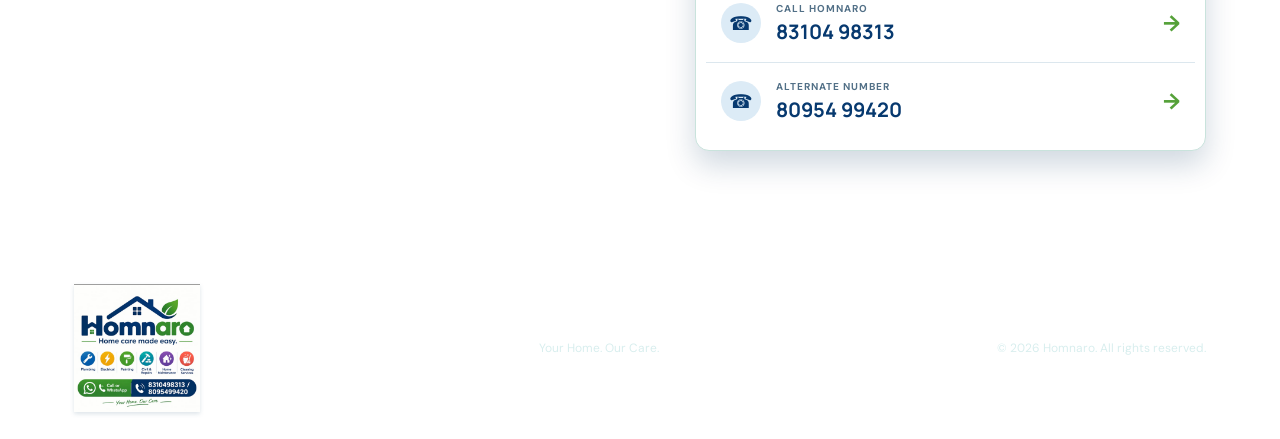
==== commit d3dfc5eb: "Add files via upload" ====
--- a/index.html
+++ b/index.html
@@ -30,7 +30,7 @@
         </div>
         <div class="hero-art" aria-label="Illustration of a maintained home"><div class="sun"></div><div class="cloud cloud-one"></div><div class="cloud cloud-two"></div><div class="house"><div class="roof"></div><div class="home-body"><span class="window one"></span><span class="window two"></span><span class="door"></span></div></div><div class="plant plant-left"><i></i><i></i><i></i></div><div class="plant plant-right"><i></i><i></i><i></i></div><div class="floating-card"><span class="check">✓</span><div><b>Homnaro cares</b><small>Expert help at your doorstep</small></div></div></div>
       </section>
-      <section class="services section" id="services"><div class="section-heading"><p class="eyebrow">WHAT WE CAN HELP WITH</p><h2>Everything your home needs.</h2><p>Quality services to keep your space comfortable, safe and looking its best.</p></div><div class="service-grid"><article class="service-card"><div class="icon blue">⌁</div><h3>Plumbing</h3><p>Leaks, fittings, bathrooms, kitchens and more.</p></article><article class="service-card"><div class="icon yellow">ϟ</div><h3>Electrical</h3><p>Safe repairs, installations and upgrades.</p></article><article class="service-card"><div class="icon coral">✦</div><h3>Painting</h3><p>Fresh colour for every room and surface.</p></article><article class="service-card"><div class="icon green">▰</div><h3>Civil repairs</h3><p>Tiles, walls, fixtures and practical repairs.</p></article><article class="service-card"><div class="icon lilac">⌂</div><h3>Home maintenance</h3><p>Regular care to keep everything working well.</p></article><article class="service-card"><div class="icon aqua">✧</div><h3>Cleaning services</h3><p>Thoughtful cleaning for a healthier home.</p></article></div></section>
+      <section class="services section" id="services"><div class="section-heading"><p class="eyebrow">WHAT WE CAN HELP WITH</p><h2>Everything your home needs.</h2><p>Quality services to keep your space comfortable, safe and looking its best.</p></div><div class="service-grid"><article class="service-card"><div class="icon blue">⌁</div><h3>Plumbing</h3><p>Fast fixes for every water and drainage need.</p><ul class="service-details"><li>Leak &amp; pipe repair</li><li>Tap, sink &amp; fitting installation</li><li>Bathroom &amp; kitchen plumbing</li></ul></article><article class="service-card"><div class="icon yellow">ϟ</div><h3>Electrical</h3><p>Safe, dependable solutions for your home.</p><ul class="service-details"><li>Switches, sockets &amp; wiring</li><li>Lights, fans &amp; appliance fitting</li><li>Fault finding &amp; repairs</li></ul></article><article class="service-card"><div class="icon coral">✦</div><h3>Painting</h3><p>A fresh finish for every room and surface.</p><ul class="service-details"><li>Interior &amp; exterior painting</li><li>Wall touch-ups &amp; repainting</li><li>Waterproofing &amp; putty work</li></ul></article><article class="service-card"><div class="icon green">▰</div><h3>Civil repairs</h3><p>Practical repairs that restore your space.</p><ul class="service-details"><li>Tile fixing &amp; grouting</li><li>Crack, wall &amp; ceiling repair</li><li>Masonry &amp; minor renovation work</li></ul></article><article class="service-card"><div class="icon lilac">⌂</div><h3>Home maintenance</h3><p>Regular care to keep everything working well.</p><ul class="service-details"><li>Routine home check-ups</li><li>Fixtures, doors &amp; furniture fixes</li><li>Seasonal upkeep support</li></ul></article><article class="service-card"><div class="icon aqua">✧</div><h3>Cleaning services</h3><p>Thoughtful cleaning for a healthier home.</p><ul class="service-details"><li>Deep home cleaning</li><li>Kitchen &amp; bathroom cleaning</li><li>Move-in and move-out cleaning</li></ul></article></div></section>
       <section class="steps section" id="how-it-works"><div class="steps-intro"><p class="eyebrow">HOW IT WORKS</p><h2>Getting help is<br /><em>simple.</em></h2><p>Call or message us, describe what needs attention, and we'll connect you with the right professional.</p></div><ol class="step-list"><li><span>01</span><div><h3>Call or WhatsApp us</h3><p>Reach Homnaro using either of our contact numbers.</p></div></li><li><span>02</span><div><h3>Tell us what you need</h3><p>Share the service you require and a convenient time.</p></div></li><li><span>03</span><div><h3>Get expert help</h3><p>A skilled professional comes to your doorstep.</p></div></li></ol></section>
       <section class="why section" id="why-us"><div class="why-card"><div><p class="eyebrow light">THE HOMNARO PROMISE</p><h2>Care you can<br /><em>count on.</em></h2></div><div class="promise-list"><p><span>✓</span> Skilled professionals for every job</p><p><span>✓</span> Honest, friendly service at your doorstep</p><p><span>✓</span> One trusted name for your home</p></div></div></section>
       <section class="reviews section" id="reviews"><div class="section-heading"><p class="eyebrow">LOVED BY HOMEOWNERS</p><h2>Care that feels personal.</h2><p>Thoughtful service is the little difference that makes a home feel cared for.</p></div><div class="review-grid"><article class="review-card"><div class="stars">★★★★★</div><blockquote>“The plumber arrived on time and fixed a tricky kitchen leak quickly. Very professional service.”</blockquote><div class="reviewer"><span class="initial coral-avatar">A</span><div><b>Ananya R.</b><small>Plumbing service</small></div></div></article><article class="review-card featured"><div class="quote-mark">“</div><div class="stars">★★★★★</div><blockquote>“Homnaro made it so easy to get our whole house painted. The team was neat, helpful and did beautiful work.”</blockquote><div class="reviewer"><span class="initial blue-avatar">M</span><div><b>Manoj K.</b><small>Painting service</small></div></div></article><article class="review-card"><div class="stars">★★★★★</div><blockquote>“Called for an electrical repair and received quick, reliable help. I would absolutely recommend them.”</blockquote><div class="reviewer"><span class="initial green-avatar">S</span><div><b>Shreya P.</b><small>Electrical service</small></div></div></article></div></section>
--- a/styles.css
+++ b/styles.css
@@ -1,3 +1,11 @@
 :root{--navy:#07396f;--green:#55a139;--teal:#057c85;--mist:#eaf6f8;--paper:#fbfcff;--muted:#527087;--line:#dce7ee}*{box-sizing:border-box}html{scroll-behavior:smooth}body{margin:0;background:var(--paper);color:var(--navy);font-family:'DM Sans',sans-serif}.site-header{height:86px;max-width:1180px;margin:auto;padding:0 24px;display:flex;align-items:center;justify-content:space-between}.brand-logo{display:flex;text-decoration:none}.brand-logo img{width:184px;height:auto;display:block}.nav-links{display:flex;align-items:center;gap:28px}.nav-links a{font-size:14px;font-weight:700;color:var(--navy);text-decoration:none}.nav-links .nav-cta{background:var(--navy);color:#fff;padding:12px 19px;border-radius:8px}.menu-button{display:none;border:0;background:none;color:var(--navy);font-size:24px}.hero{max-width:1180px;min-height:555px;margin:auto;padding:58px 24px 74px;display:grid;grid-template-columns:1fr 1fr;align-items:center;gap:55px}.eyebrow{font-size:11px;font-weight:700;letter-spacing:1.5px;color:#477262;margin:0 0 16px}.dot{display:inline-block;width:8px;height:8px;background:#e49b47;border-radius:50%;margin-right:7px}h1,h2{font:800 clamp(43px,5vw,68px)/1.05 Manrope,sans-serif;letter-spacing:-3px;margin:0}h1 em,h2 em{font-style:normal;color:var(--green)}.hero-text{max-width:500px;color:var(--muted);font-size:17px;line-height:1.65;margin:23px 0}.hero-actions{display:flex;align-items:center;gap:20px}.button{font:700 14px 'DM Sans';text-decoration:none;display:inline-flex;align-items:center;gap:18px;border-radius:8px;padding:15px 19px}.button-primary{background:var(--green);color:white}.button-primary span{font-size:19px}.button-quiet{color:var(--teal);padding-left:0}.service-note{font-size:13px;line-height:1.5;color:var(--muted);max-width:420px;margin:27px 0 0}.hero-art{height:415px;border-radius:30px;background:var(--mist);position:relative;overflow:hidden}.sun{position:absolute;width:105px;height:105px;right:58px;top:42px;border-radius:50%;background:#f4d36e}.cloud{position:absolute;background:#fff;height:17px;width:61px;border-radius:30px;top:95px;left:62px}.cloud:before,.cloud:after{content:'';position:absolute;border-radius:50%;background:#fff}.cloud:before{width:25px;height:25px;left:12px;bottom:7px}.cloud:after{width:32px;height:32px;left:28px;bottom:4px}.cloud-two{left:auto;right:27px;top:170px;transform:scale(.7)}.house{position:absolute;bottom:50px;left:122px;width:230px}.roof{position:absolute;bottom:159px;left:-23px;border-left:139px solid transparent;border-right:139px solid transparent;border-bottom:118px solid var(--navy)}.home-body{height:164px;background:#fffdf5;border:7px solid var(--navy);border-radius:3px 3px 15px 15px;position:relative;z-index:1}.window{position:absolute;width:45px;height:47px;background:#9bd9dc;border:6px solid var(--navy);top:34px}.window.one{left:28px}.window.two{right:28px}.door{position:absolute;width:44px;height:76px;bottom:0;left:86px;background:#dd9b64;border:6px solid var(--navy);border-bottom:0}.plant{position:absolute;bottom:47px;width:45px;height:90px}.plant-left{left:66px}.plant-right{right:52px;transform:scale(.8)}.plant:after{content:'';position:absolute;width:28px;height:26px;background:#cf8657;border-radius:4px;bottom:0;left:8px}.plant i{display:block;position:absolute;width:18px;height:43px;background:#579d68;border-radius:100% 0 100% 0;bottom:22px;left:12px;transform:rotate(-30deg)}.plant i:nth-child(2){left:29px;bottom:31px;transform:rotate(42deg)}.plant i:nth-child(3){left:1px;bottom:37px;transform:rotate(-60deg)}.floating-card{position:absolute;right:24px;bottom:25px;padding:13px 16px;background:white;border-radius:11px;box-shadow:0 12px 25px #2361742b;display:flex;gap:10px;align-items:center}.check{display:grid;place-items:center;width:27px;height:27px;border-radius:50%;background:#9ad160;font-weight:bold}.floating-card b,.floating-card small{display:block;font-size:12px}.floating-card small{font-size:10px;color:var(--muted);margin-top:3px}.section{max-width:1180px;margin:auto;padding:92px 24px}.section-heading{text-align:center}.section-heading h2,.steps h2,.contact h2{font-size:44px}.section-heading>p:last-child{max-width:470px;margin:17px auto 0;color:var(--muted);line-height:1.6}.service-grid{display:grid;grid-template-columns:repeat(3,1fr);gap:15px;margin-top:45px}.service-card{padding:26px;border-radius:13px;border:1px solid var(--line);background:white;min-height:185px}.icon{display:grid;place-items:center;width:43px;height:43px;border-radius:11px;font-size:25px;font-weight:bold}.blue{background:#d9edf0;color:#317689}.yellow{background:#fff0b9;color:#a77a06}.coral{background:#f8d9d0;color:#b95243}.green{background:#d7ead2;color:#4c8947}.lilac{background:#e6ddf5;color:#765ca4}.aqua{background:#d7efeb;color:#388c7c}.service-card h3{font:700 19px Manrope;margin:20px 0 8px}.service-card p{margin:0;color:var(--muted);font-size:14px;line-height:1.5}.steps{display:grid;grid-template-columns:1fr 1.2fr;gap:80px;align-items:center;padding-top:72px;padding-bottom:72px}.steps-intro>p:last-child,.contact>div>p:last-child{max-width:330px;color:var(--muted);line-height:1.6}.step-list{list-style:none;margin:0;padding:0}.step-list li{display:flex;gap:28px;padding:24px 0;border-bottom:1px solid var(--line)}.step-list li:first-child{padding-top:0}.step-list span{font:700 15px Manrope;color:var(--green)}.step-list h3{font:700 18px Manrope;margin:0 0 7px}.step-list p{margin:0;color:var(--muted);font-size:14px}.why{padding-top:45px;padding-bottom:45px}.why-card{min-height:308px;border-radius:18px;padding:55px 64px;background:var(--navy);color:white;display:flex;justify-content:space-between;position:relative;overflow:hidden}.why-card:after{content:'';position:absolute;width:410px;height:410px;border-radius:50%;border:1px solid #5f90be;right:-100px;top:-145px}.light,.promise-list span{color:#a7d765}.why-card h2{font-size:44px}.promise-list{position:relative;z-index:1;align-self:end;min-width:310px}.promise-list p{font-size:14px;border-bottom:1px solid #ffffff2d;margin:0;padding:13px 0}.promise-list span{font-size:19px;margin-right:9px}.contact{display:grid;grid-template-columns:1fr 1fr;gap:110px}.contact-panel{background:white;border:1px solid var(--line);border-radius:14px;padding:10px}.contact-option{display:flex;align-items:center;gap:15px;padding:17px 15px;text-decoration:none;color:var(--navy);border-bottom:1px solid var(--line)}.contact-option:last-child{border-bottom:0}.contact-option.whatsapp{background:#eff8e9;border-radius:9px}.contact-option small,.contact-option b{display:block}.contact-option small{font-size:10px;letter-spacing:1px;color:var(--muted);font-weight:700;margin-bottom:3px}.contact-option b{font:700 20px Manrope}.contact-option strong{margin-left:auto;font-size:22px;color:var(--green)}.contact-icon{display:grid;place-items:center;width:40px;height:40px;border-radius:50%;background:#dcebf6;font-size:19px}.whatsapp .contact-icon{background:var(--green);color:white}footer{max-width:1132px;margin:auto;padding:27px 0;border-top:1px solid var(--line);display:flex;align-items:center;justify-content:space-between;color:var(--muted);font-size:12px}footer .brand-logo img{width:126px}@media(max-width:760px){.site-header{height:68px}.brand-logo img{width:150px}.menu-button{display:block}.nav-links{display:none;position:absolute;z-index:10;left:0;right:0;top:68px;padding:20px 24px;background:var(--paper);box-shadow:0 7px 12px #0001;flex-direction:column;align-items:flex-start}.nav-links.open{display:flex}.hero{grid-template-columns:1fr;padding-top:38px;gap:40px}.hero h1{font-size:49px}.hero-art{height:330px}.house{left:88px;transform:scale(.78);transform-origin:bottom left}.service-grid{grid-template-columns:1fr 1fr}.steps,.contact{grid-template-columns:1fr;gap:38px}.why-card{padding:38px 27px;display:block}.promise-list{min-width:0;margin-top:29px}.section{padding-top:64px;padding-bottom:64px}.section-heading h2,.steps h2,.contact h2,.why-card h2{font-size:37px}footer{margin:0 24px;display:block}footer p{margin:13px 0}.floating-card{right:12px;bottom:13px}}@media(max-width:470px){.service-grid{grid-template-columns:1fr}.hero-actions{gap:10px}.hero-art{height:280px}.house{left:44px;transform:scale(.65)}.sun{right:20px}}
 /* Enhanced white-canvas visual system */
 body{background:#fff}.hero{position:relative}.hero:before{content:'';position:absolute;width:330px;height:330px;right:-80px;top:5px;background:#fff4dd;border-radius:50%;z-index:-1}.hero-art{background:linear-gradient(145deg,#e4f7f8,#f9f5e9);box-shadow:18px 22px 0 #e3f0f1}.service-card{transition:transform .25s ease,box-shadow .25s ease;border-color:#e3edf0}.service-card:hover{transform:translateY(-6px);box-shadow:0 16px 36px #07396f14}.services{background:linear-gradient(180deg,#fff 0,#f7fcfa 50%,#fff 100%);max-width:none;padding-left:max(24px,calc((100% - 1132px)/2));padding-right:max(24px,calc((100% - 1132px)/2))}.reviews{max-width:none;background:#f1f8f8;padding-left:max(24px,calc((100% - 1132px)/2));padding-right:max(24px,calc((100% - 1132px)/2))}.review-grid{max-width:1132px;margin:43px auto 0;display:grid;grid-template-columns:repeat(3,1fr);gap:18px}.review-card{min-height:250px;background:#fff;border:1px solid #dce9e8;border-radius:16px;padding:27px;position:relative;display:flex;flex-direction:column}.review-card.featured{background:#07396f;color:#fff;border-color:#07396f;box-shadow:0 18px 35px #07396f2c}.stars{color:#eba816;letter-spacing:2px;font-size:14px}.review-card blockquote{font:500 16px/1.65 'DM Sans';margin:18px 0 auto}.reviewer{display:flex;align-items:center;gap:10px;margin-top:22px}.reviewer b,.reviewer small{display:block}.reviewer b{font-size:13px}.reviewer small{font-size:11px;color:var(--muted);margin-top:2px}.featured .reviewer small{color:#c4d7e9}.initial{width:31px;height:31px;display:grid;place-items:center;border-radius:50%;font:700 13px Manrope;color:#fff}.coral-avatar{background:#d97762}.blue-avatar{background:#4c9fd1}.green-avatar{background:#61a36a}.quote-mark{position:absolute;right:21px;top:12px;font:80px/1 Georgia;color:#97c963}.contact{padding-top:105px;padding-bottom:105px}.contact-panel{box-shadow:0 20px 45px #07396f0c}.button-primary{box-shadow:0 8px 16px #55a1393d}.nav-links .nav-cta{box-shadow:0 7px 15px #07396f24}@media(max-width:760px){.review-grid{grid-template-columns:1fr}.reviews{padding-top:64px;padding-bottom:64px}.hero:before{display:none}}
+/* Blue-and-green page background */
+body{background:linear-gradient(135deg,#e9f7f2 0%,#edf7fc 48%,#e4f4ea 100%)}
+.site-header{background:transparent}.hero{background:linear-gradient(112deg,#07396f 0%,#075c80 54%,#278c58 100%);border-radius:0 0 38px 38px;color:#fff;max-width:none;padding-left:max(24px,calc((100% - 1132px)/2));padding-right:max(24px,calc((100% - 1132px)/2));box-shadow:0 18px 36px #07396f29}.hero:before{display:none}.hero h1 em{color:#a6df75}.hero-text,.service-note{color:#d7eef0}.hero .eyebrow{color:#bfe5cf}.hero .dot{background:#a6df75}.hero-art{background:linear-gradient(145deg,#d9f2f0,#eef9df);box-shadow:12px 16px 0 #ffffff20}.button-primary{background:#7fbe4c;color:#07396f}.button-quiet{color:#fff}.services{background:linear-gradient(135deg,#effaf7,#e8f4fc);border-radius:34px;margin-top:38px}.reviews{background:linear-gradient(135deg,#dff3ee,#e6f4fb);border-radius:34px;margin-top:38px}.why-card{background:linear-gradient(120deg,#063b78,#087f86 58%,#3e994f)}.contact{background:linear-gradient(120deg,#e3f4ed,#eaf5fb);border-radius:34px;margin-top:38px;margin-bottom:38px}.contact-panel{border-color:#c9e3dc}.review-card.featured{background:linear-gradient(145deg,#07396f,#087f86)}
+/* Unified blue-and-green page canvas */
+html,body{min-height:100%;background:linear-gradient(135deg,#063b78 0%,#087f86 52%,#3e994f 100%) fixed}
+.site-header{background:transparent}.services,.reviews,.contact{background:transparent;border-radius:0;margin-top:0;margin-bottom:0}.section-heading h2,.section-heading p,.steps h2,.steps .eyebrow,.steps-intro>p:last-child,.contact h2,.contact .eyebrow,.contact>div>p:last-child{color:#fff}.section-heading>p:last-child{color:#d8eeee}.service-card,.review-card,.contact-panel{box-shadow:0 14px 30px #042f5830}.review-card{border-color:#e8f2ee}.steps{color:#fff}.step-list li{border-color:#ffffff45}.step-list p{color:#d8eeee}.step-list span{color:#b8e778}.why{padding-top:34px;padding-bottom:34px}.why-card{box-shadow:0 18px 38px #042f5838;border:1px solid #ffffff38}footer{border-color:#ffffff45;color:#d8eeee}footer .brand-logo{filter:drop-shadow(0 2px 2px #00345d22)}
+/* Service detail lists */
+.service-card{min-height:275px}.service-details{list-style:none;padding:0;margin:17px 0 0;display:grid;gap:7px}.service-details li{font-size:12px;color:#466c7d;line-height:1.35;padding-left:16px;position:relative}.service-details li:before{content:'✓';position:absolute;left:0;color:#3c9b45;font-weight:800}.service-card:hover .service-details li{color:#214f68}@media(max-width:760px){.service-card{min-height:295px}}@media(max-width:470px){.service-card{min-height:auto}}
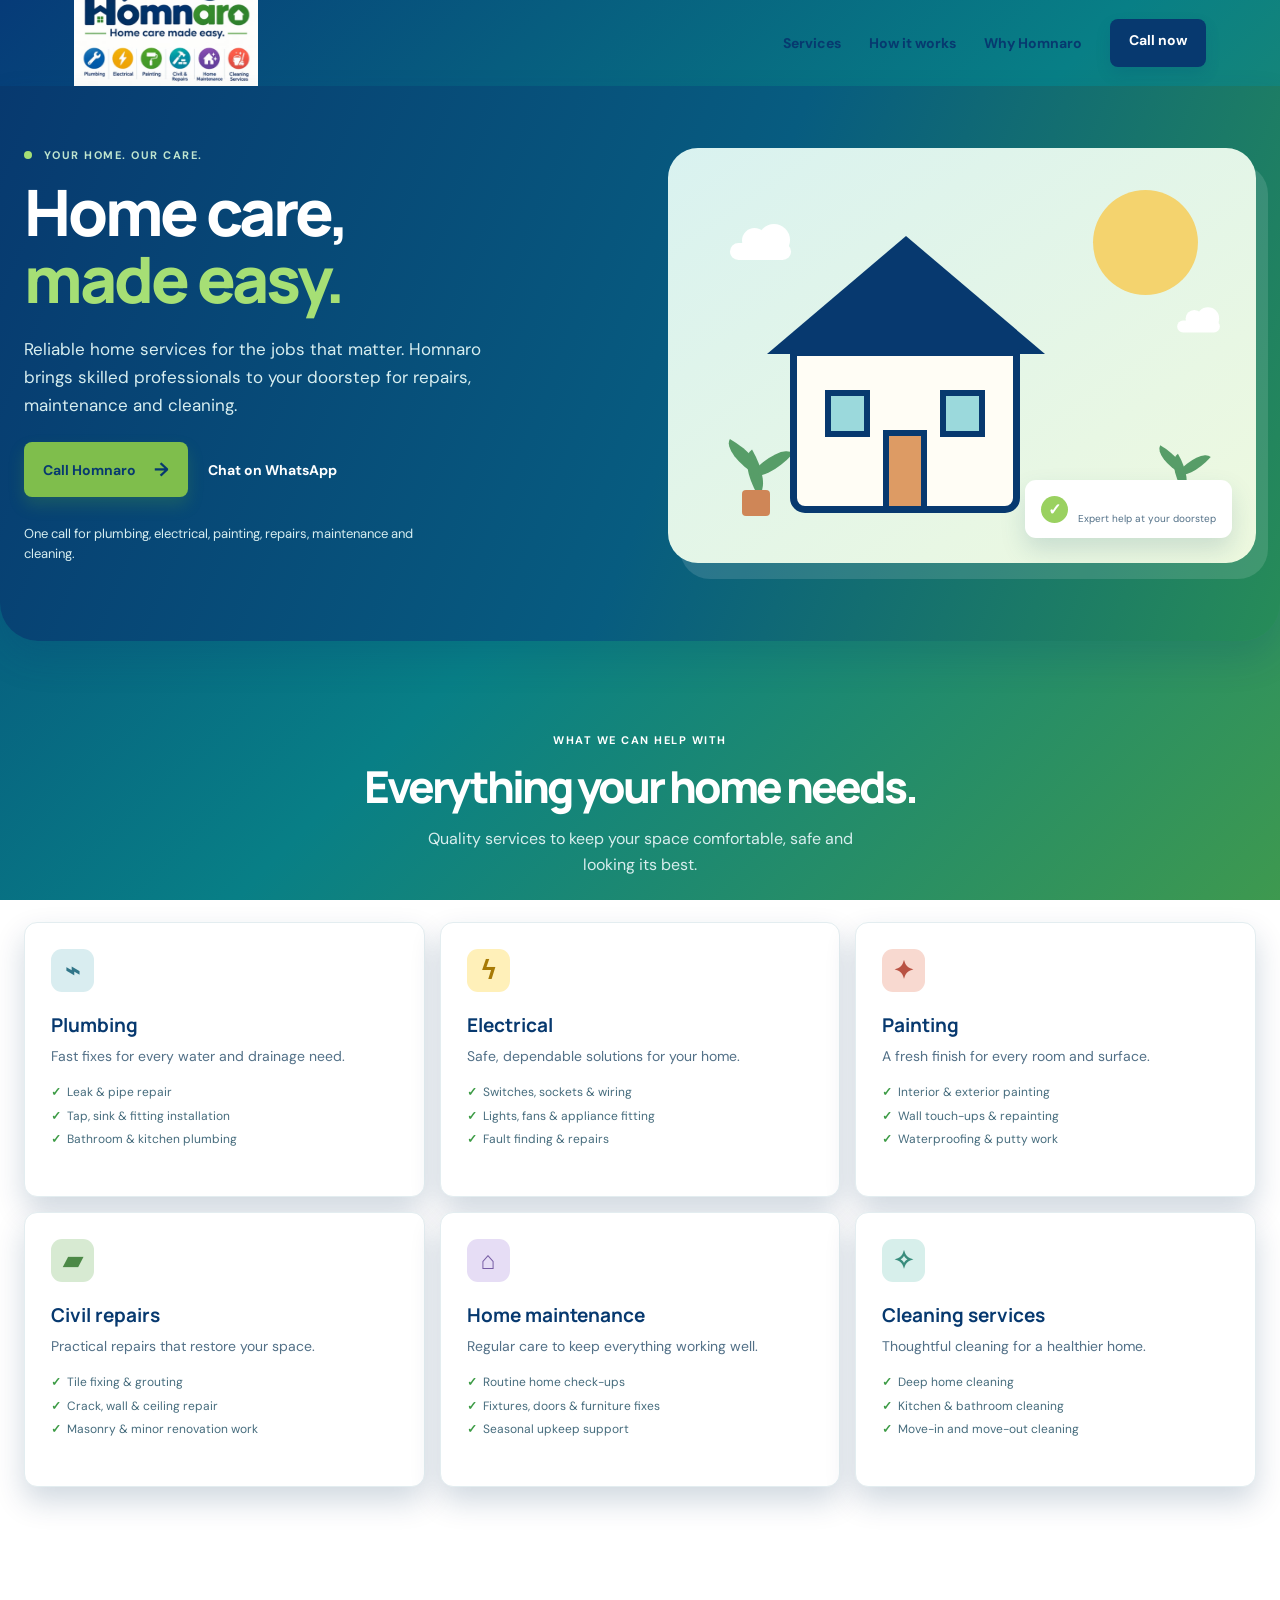
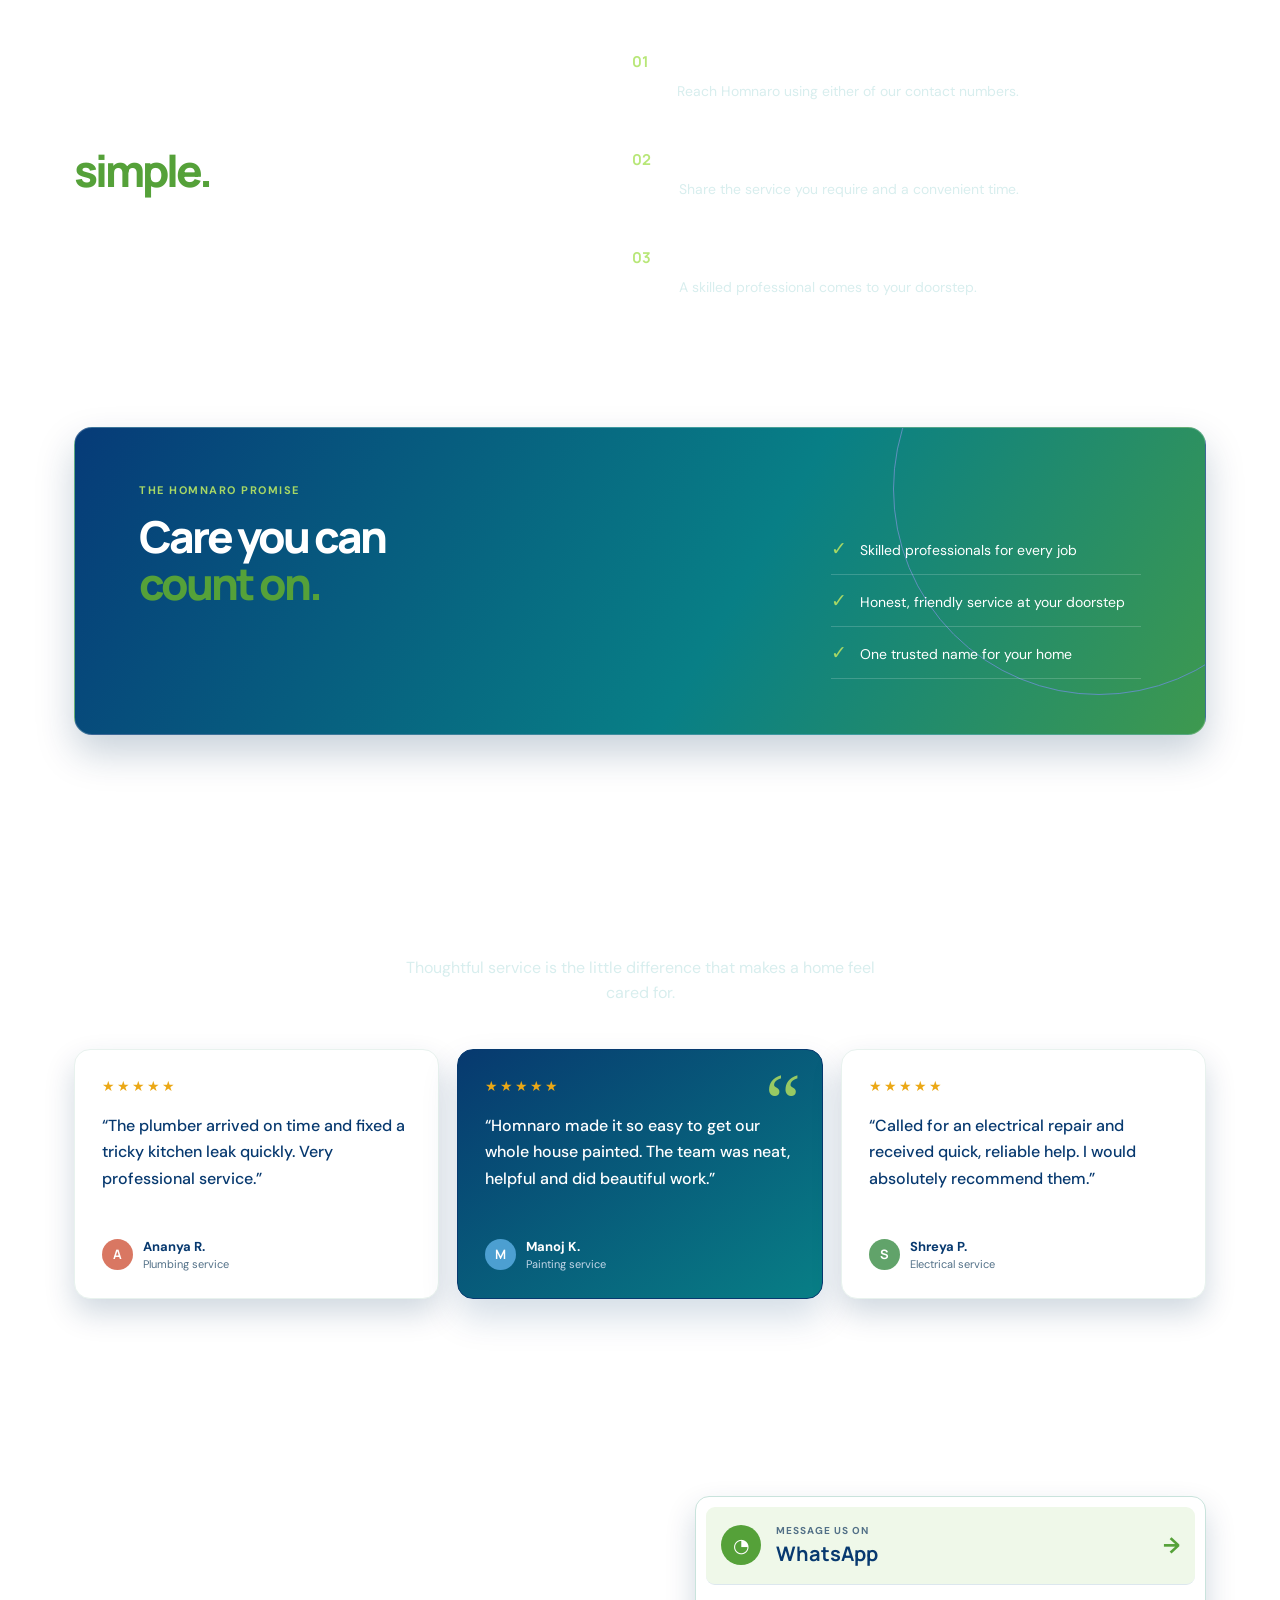
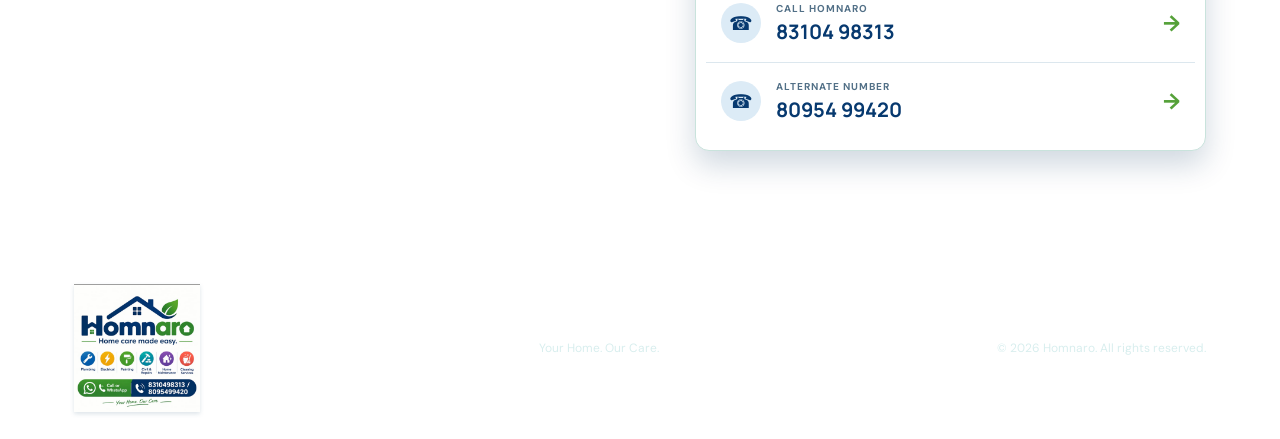
==== commit 4ef50414: "Add files via upload" ====
--- a/index.html
+++ b/index.html
@@ -2,7 +2,8 @@
 <html lang="en">
   <head>
     <meta charset="UTF-8" />
-    <meta name="viewport" content="width=device-width, initial-scale=1.0" />
+    <meta name="viewport" content="width=device-width, initial-scale=1.0, viewport-fit=cover" />
+    <meta name="theme-color" content="#087f86" />
     <meta name="description" content="Homnaro — plumbing, electrical, painting, civil repairs, home maintenance and cleaning services." />
     <title>Homnaro | Home care made easy.</title>
     <link rel="preconnect" href="https://fonts.googleapis.com" />
--- a/styles.css
+++ b/styles.css
@@ -9,3 +9,5 @@
 .site-header{background:transparent}.services,.reviews,.contact{background:transparent;border-radius:0;margin-top:0;margin-bottom:0}.section-heading h2,.section-heading p,.steps h2,.steps .eyebrow,.steps-intro>p:last-child,.contact h2,.contact .eyebrow,.contact>div>p:last-child{color:#fff}.section-heading>p:last-child{color:#d8eeee}.service-card,.review-card,.contact-panel{box-shadow:0 14px 30px #042f5830}.review-card{border-color:#e8f2ee}.steps{color:#fff}.step-list li{border-color:#ffffff45}.step-list p{color:#d8eeee}.step-list span{color:#b8e778}.why{padding-top:34px;padding-bottom:34px}.why-card{box-shadow:0 18px 38px #042f5838;border:1px solid #ffffff38}footer{border-color:#ffffff45;color:#d8eeee}footer .brand-logo{filter:drop-shadow(0 2px 2px #00345d22)}
 /* Service detail lists */
 .service-card{min-height:275px}.service-details{list-style:none;padding:0;margin:17px 0 0;display:grid;gap:7px}.service-details li{font-size:12px;color:#466c7d;line-height:1.35;padding-left:16px;position:relative}.service-details li:before{content:'✓';position:absolute;left:0;color:#3c9b45;font-weight:800}.service-card:hover .service-details li{color:#214f68}@media(max-width:760px){.service-card{min-height:295px}}@media(max-width:470px){.service-card{min-height:auto}}
+/* Mobile browser and touch optimisation */
+html{-webkit-text-size-adjust:100%;text-size-adjust:100%}body{overflow-x:hidden;-webkit-font-smoothing:antialiased}a,button{-webkit-tap-highlight-color:transparent;touch-action:manipulation}.site-header{padding-left:max(24px,env(safe-area-inset-left));padding-right:max(24px,env(safe-area-inset-right))}.nav-links .nav-cta,.button,.contact-option{min-height:48px}.menu-button{min-width:48px;min-height:48px;cursor:pointer}.brand-logo img{max-width:100%;object-fit:contain}.hero,.section{padding-left:max(24px,env(safe-area-inset-left));padding-right:max(24px,env(safe-area-inset-right))}footer{padding-left:max(0px,env(safe-area-inset-left));padding-right:max(0px,env(safe-area-inset-right));padding-bottom:max(27px,env(safe-area-inset-bottom))}@media(max-width:760px){.site-header{position:relative;z-index:20}.nav-links{padding-left:max(24px,env(safe-area-inset-left));padding-right:max(24px,env(safe-area-inset-right))}.hero{min-height:auto;padding-top:44px;padding-bottom:56px}.hero-copy{min-width:0}.hero h1{font-size:clamp(42px,12vw,56px);letter-spacing:-2.5px}.hero-text{font-size:16px}.hero-actions{flex-wrap:wrap;gap:8px 20px}.button{min-height:48px}.hero-art{width:100%;height:clamp(270px,72vw,360px);border-radius:22px}.contact-option{padding:15px 12px}.contact-option b{font-size:clamp(17px,5vw,20px)}.service-grid{gap:12px}.service-card{padding:22px}.service-details li{font-size:12px}.review-card{min-height:0}.steps{padding-top:62px;padding-bottom:62px}}@media(max-width:420px){.site-header{padding-left:16px;padding-right:16px}.brand-logo img{width:132px}.hero,.section{padding-left:16px;padding-right:16px}.hero{gap:30px}.hero h1{font-size:42px}.hero-actions{align-items:flex-start;flex-direction:column;gap:3px}.hero-art{height:270px}.house{left:28px;transform:scale(.59);transform-origin:bottom left}.floating-card{transform:scale(.86);transform-origin:bottom right;right:4px;bottom:8px}.sun{transform:scale(.75);transform-origin:top right;right:14px}.section-heading h2,.steps h2,.contact h2,.why-card h2{font-size:34px;letter-spacing:-2.2px}.why-card{border-radius:15px}.contact-panel{padding:7px}.contact-option{gap:10px}.contact-icon{width:36px;height:36px}.review-card{padding:22px}footer{margin-left:16px;margin-right:16px}}
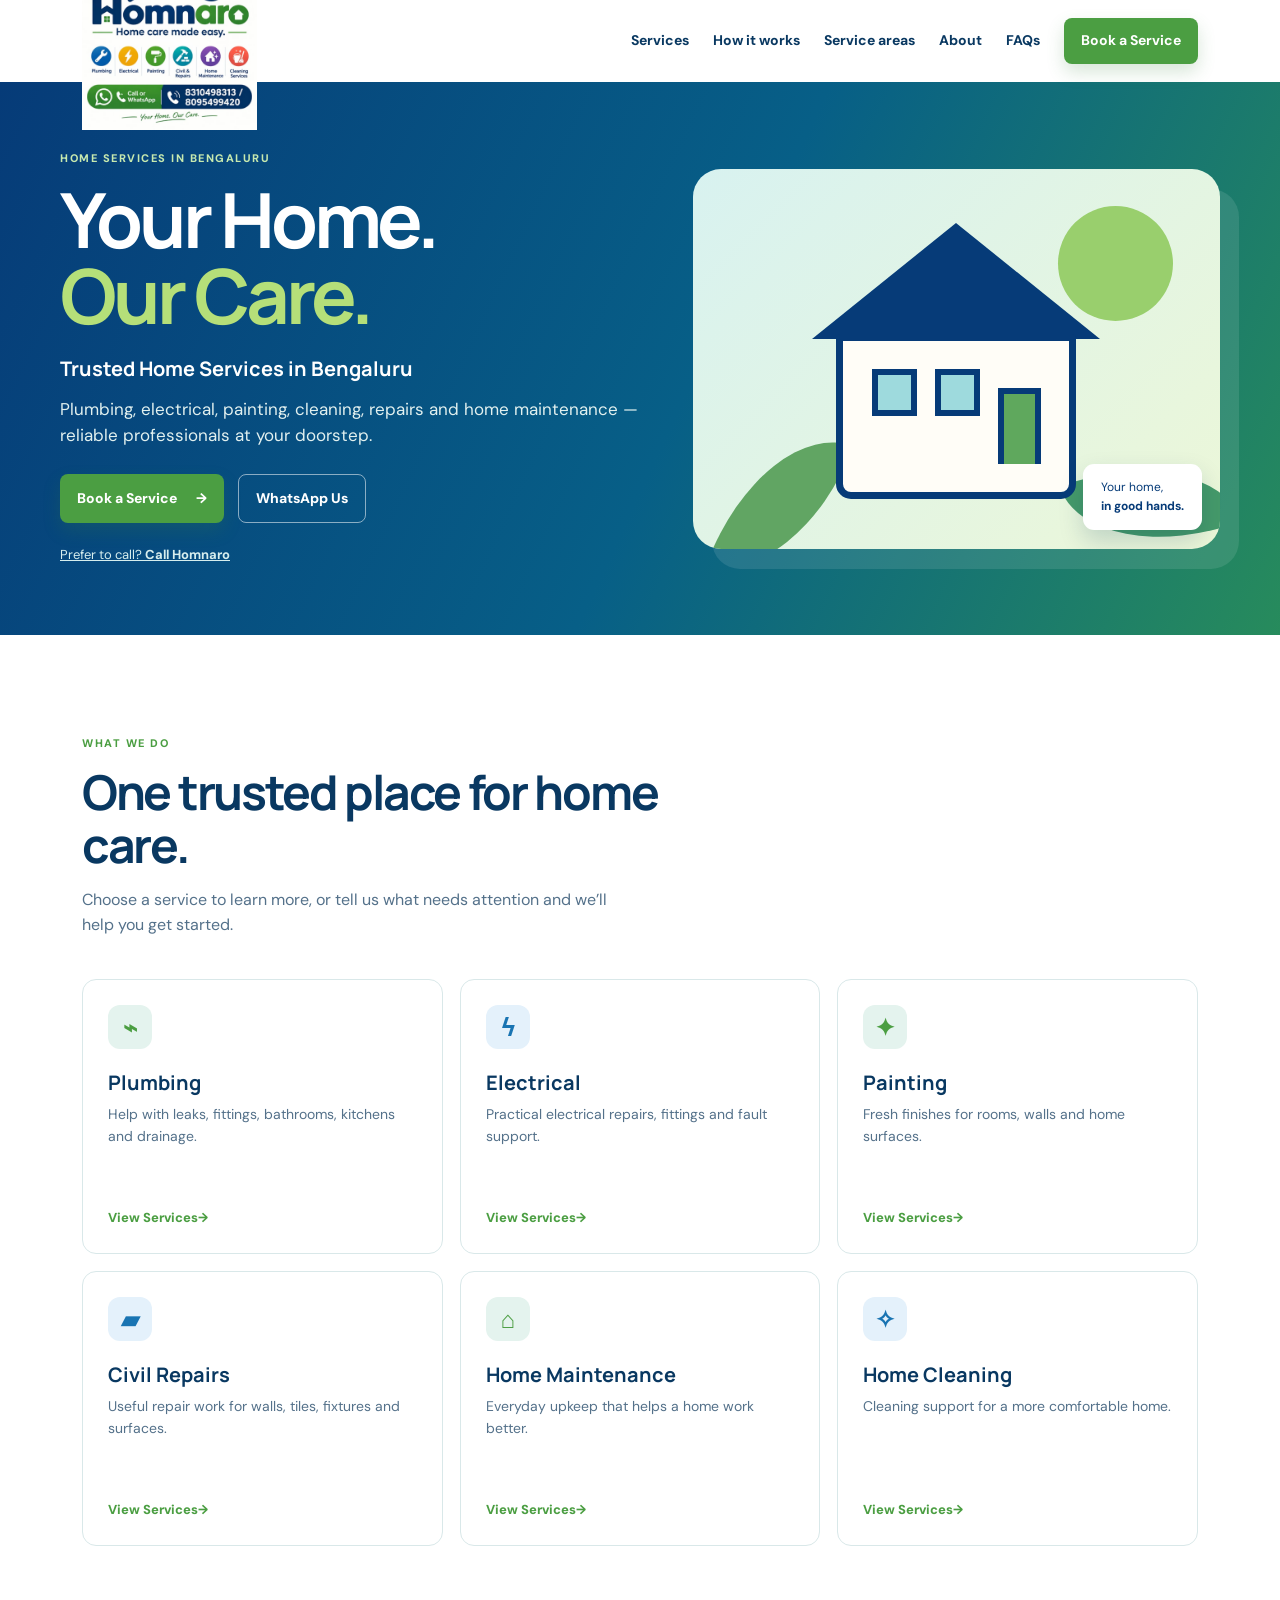
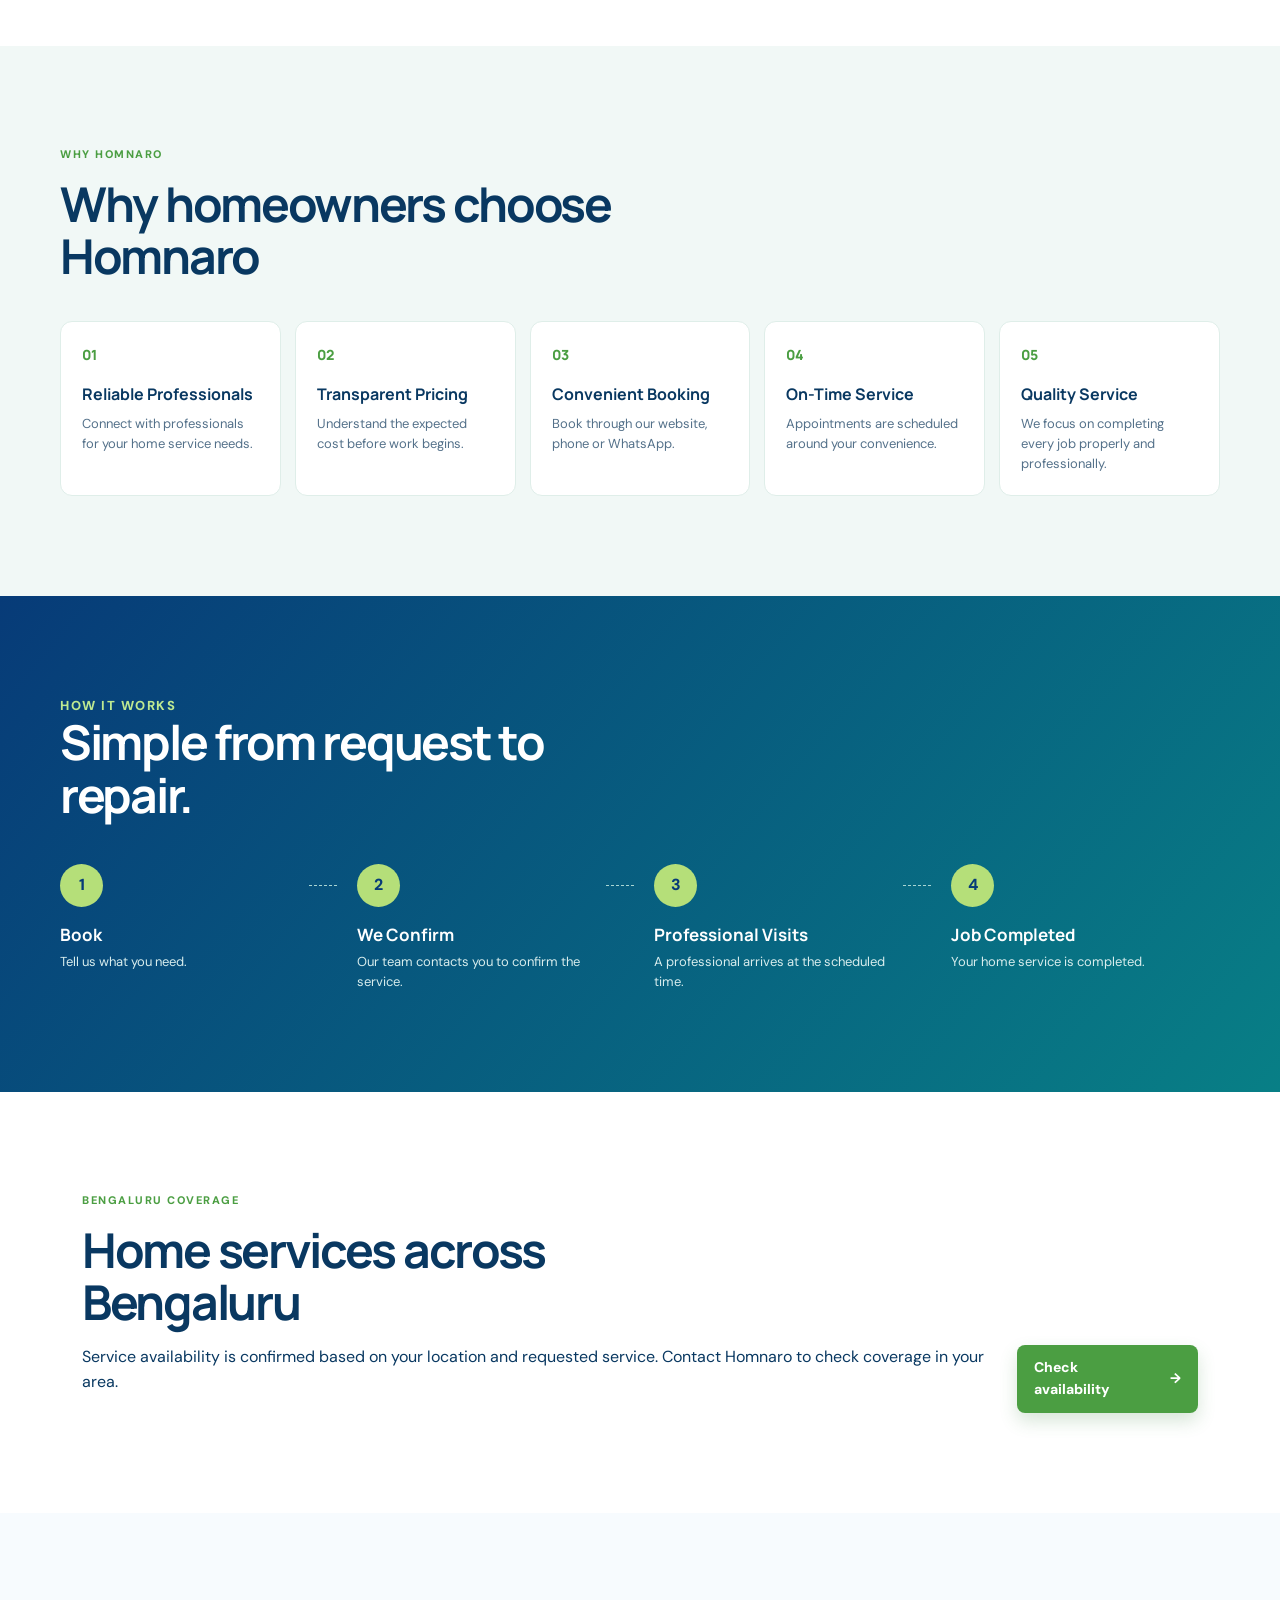
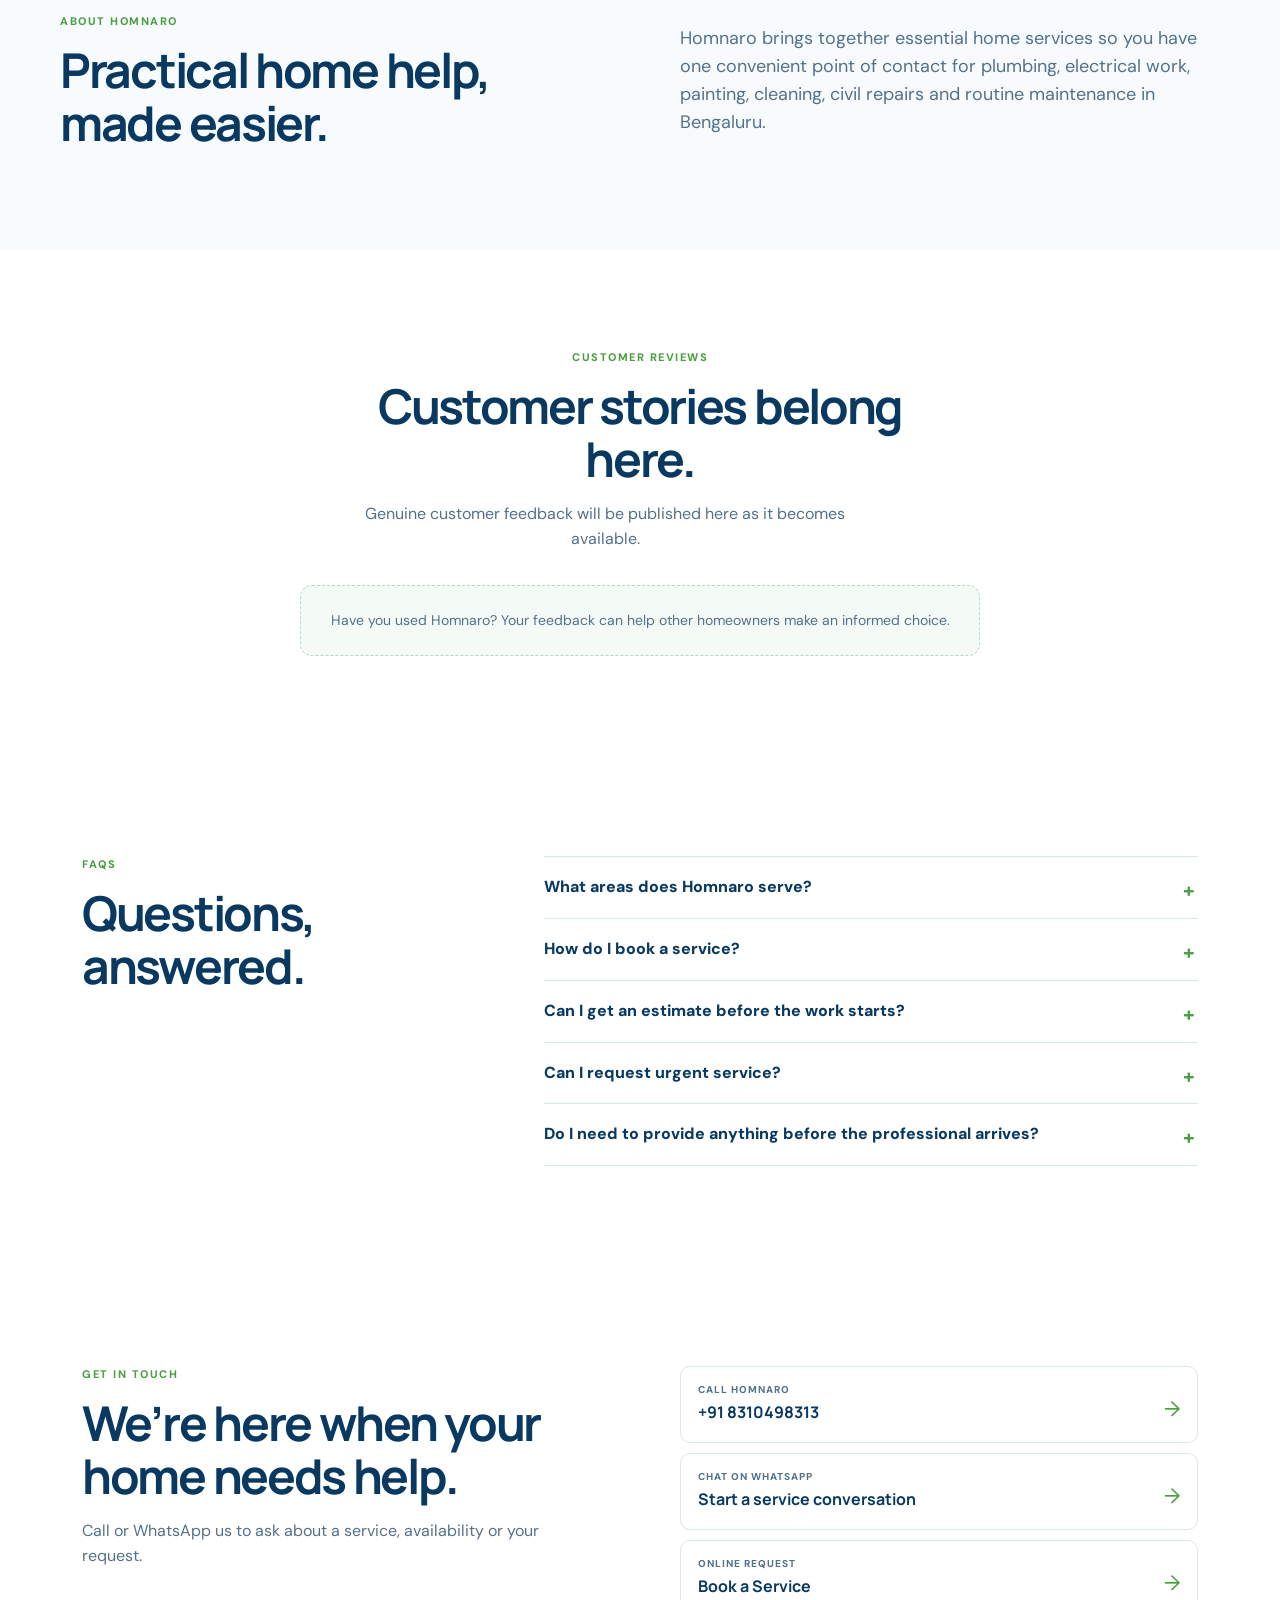
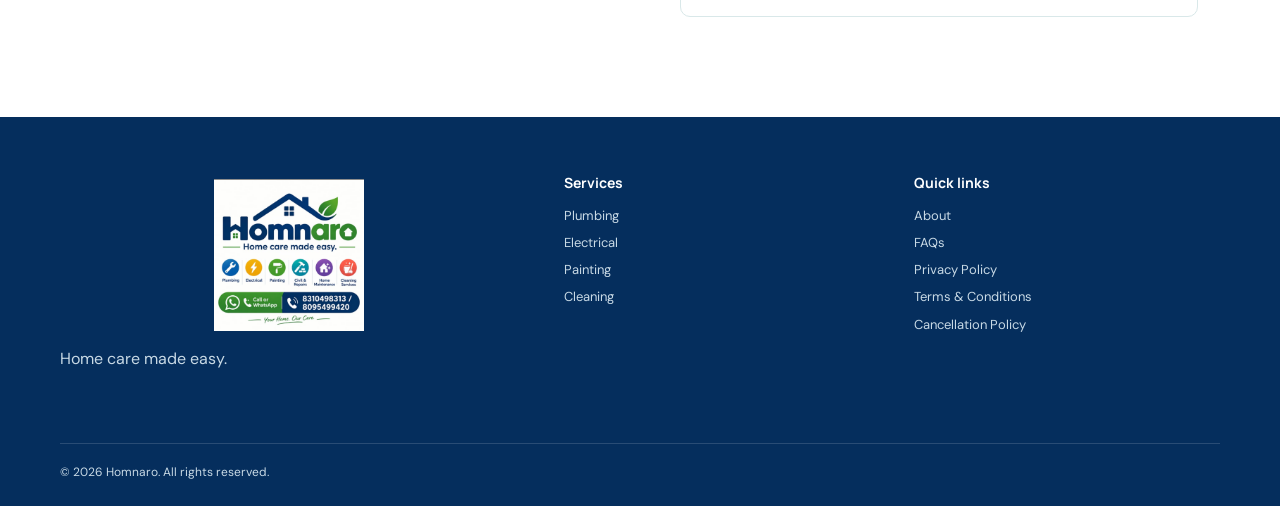
==== commit f221a69e: "Add files via upload" ====
--- a/index.html
+++ b/index.html
@@ -1,42 +1,14 @@
-<!doctype html>
-<html lang="en">
-  <head>
-    <meta charset="UTF-8" />
-    <meta name="viewport" content="width=device-width, initial-scale=1.0, viewport-fit=cover" />
-    <meta name="theme-color" content="#087f86" />
-    <meta name="description" content="Homnaro — plumbing, electrical, painting, civil repairs, home maintenance and cleaning services." />
-    <title>Homnaro | Home care made easy.</title>
-    <link rel="preconnect" href="https://fonts.googleapis.com" />
-    <link rel="preconnect" href="https://fonts.gstatic.com" crossorigin />
-    <link href="https://fonts.googleapis.com/css2?family=DM+Sans:wght@400;500;600;700&family=Manrope:wght@600;700;800&display=swap" rel="stylesheet" />
-    <link rel="stylesheet" href="styles.css" />
-  </head>
-  <body>
-    <header class="site-header">
-      <a class="brand-logo" href="#top" aria-label="Homnaro home"><img src="homnaro-logo.png" alt="Homnaro — Home care made easy." /></a>
-      <button class="menu-button" aria-label="Open menu" aria-expanded="false">☰</button>
-      <nav class="nav-links" aria-label="Main navigation">
-        <a href="#services">Services</a><a href="#how-it-works">How it works</a><a href="#why-us">Why Homnaro</a>
-        <a class="nav-cta" href="tel:+918310498313">Call now</a>
-      </nav>
-    </header>
-    <main id="top">
-      <section class="hero">
-        <div class="hero-copy">
-          <p class="eyebrow"><span class="dot"></span> YOUR HOME. OUR CARE.</p>
-          <h1>Home care,<br /><em>made easy.</em></h1>
-          <p class="hero-text">Reliable home services for the jobs that matter. Homnaro brings skilled professionals to your doorstep for repairs, maintenance and cleaning.</p>
-          <div class="hero-actions"><a class="button button-primary" href="tel:+918310498313">Call Homnaro <span>→</span></a><a class="button button-quiet" href="https://wa.me/918310498313" target="_blank" rel="noopener">Chat on WhatsApp</a></div>
-          <p class="service-note">One call for plumbing, electrical, painting, repairs, maintenance and cleaning.</p>
-        </div>
-        <div class="hero-art" aria-label="Illustration of a maintained home"><div class="sun"></div><div class="cloud cloud-one"></div><div class="cloud cloud-two"></div><div class="house"><div class="roof"></div><div class="home-body"><span class="window one"></span><span class="window two"></span><span class="door"></span></div></div><div class="plant plant-left"><i></i><i></i><i></i></div><div class="plant plant-right"><i></i><i></i><i></i></div><div class="floating-card"><span class="check">✓</span><div><b>Homnaro cares</b><small>Expert help at your doorstep</small></div></div></div>
-      </section>
-      <section class="services section" id="services"><div class="section-heading"><p class="eyebrow">WHAT WE CAN HELP WITH</p><h2>Everything your home needs.</h2><p>Quality services to keep your space comfortable, safe and looking its best.</p></div><div class="service-grid"><article class="service-card"><div class="icon blue">⌁</div><h3>Plumbing</h3><p>Fast fixes for every water and drainage need.</p><ul class="service-details"><li>Leak &amp; pipe repair</li><li>Tap, sink &amp; fitting installation</li><li>Bathroom &amp; kitchen plumbing</li></ul></article><article class="service-card"><div class="icon yellow">ϟ</div><h3>Electrical</h3><p>Safe, dependable solutions for your home.</p><ul class="service-details"><li>Switches, sockets &amp; wiring</li><li>Lights, fans &amp; appliance fitting</li><li>Fault finding &amp; repairs</li></ul></article><article class="service-card"><div class="icon coral">✦</div><h3>Painting</h3><p>A fresh finish for every room and surface.</p><ul class="service-details"><li>Interior &amp; exterior painting</li><li>Wall touch-ups &amp; repainting</li><li>Waterproofing &amp; putty work</li></ul></article><article class="service-card"><div class="icon green">▰</div><h3>Civil repairs</h3><p>Practical repairs that restore your space.</p><ul class="service-details"><li>Tile fixing &amp; grouting</li><li>Crack, wall &amp; ceiling repair</li><li>Masonry &amp; minor renovation work</li></ul></article><article class="service-card"><div class="icon lilac">⌂</div><h3>Home maintenance</h3><p>Regular care to keep everything working well.</p><ul class="service-details"><li>Routine home check-ups</li><li>Fixtures, doors &amp; furniture fixes</li><li>Seasonal upkeep support</li></ul></article><article class="service-card"><div class="icon aqua">✧</div><h3>Cleaning services</h3><p>Thoughtful cleaning for a healthier home.</p><ul class="service-details"><li>Deep home cleaning</li><li>Kitchen &amp; bathroom cleaning</li><li>Move-in and move-out cleaning</li></ul></article></div></section>
-      <section class="steps section" id="how-it-works"><div class="steps-intro"><p class="eyebrow">HOW IT WORKS</p><h2>Getting help is<br /><em>simple.</em></h2><p>Call or message us, describe what needs attention, and we'll connect you with the right professional.</p></div><ol class="step-list"><li><span>01</span><div><h3>Call or WhatsApp us</h3><p>Reach Homnaro using either of our contact numbers.</p></div></li><li><span>02</span><div><h3>Tell us what you need</h3><p>Share the service you require and a convenient time.</p></div></li><li><span>03</span><div><h3>Get expert help</h3><p>A skilled professional comes to your doorstep.</p></div></li></ol></section>
-      <section class="why section" id="why-us"><div class="why-card"><div><p class="eyebrow light">THE HOMNARO PROMISE</p><h2>Care you can<br /><em>count on.</em></h2></div><div class="promise-list"><p><span>✓</span> Skilled professionals for every job</p><p><span>✓</span> Honest, friendly service at your doorstep</p><p><span>✓</span> One trusted name for your home</p></div></div></section>
-      <section class="reviews section" id="reviews"><div class="section-heading"><p class="eyebrow">LOVED BY HOMEOWNERS</p><h2>Care that feels personal.</h2><p>Thoughtful service is the little difference that makes a home feel cared for.</p></div><div class="review-grid"><article class="review-card"><div class="stars">★★★★★</div><blockquote>“The plumber arrived on time and fixed a tricky kitchen leak quickly. Very professional service.”</blockquote><div class="reviewer"><span class="initial coral-avatar">A</span><div><b>Ananya R.</b><small>Plumbing service</small></div></div></article><article class="review-card featured"><div class="quote-mark">“</div><div class="stars">★★★★★</div><blockquote>“Homnaro made it so easy to get our whole house painted. The team was neat, helpful and did beautiful work.”</blockquote><div class="reviewer"><span class="initial blue-avatar">M</span><div><b>Manoj K.</b><small>Painting service</small></div></div></article><article class="review-card"><div class="stars">★★★★★</div><blockquote>“Called for an electrical repair and received quick, reliable help. I would absolutely recommend them.”</blockquote><div class="reviewer"><span class="initial green-avatar">S</span><div><b>Shreya P.</b><small>Electrical service</small></div></div></article></div></section>
-      <section class="contact section" id="contact"><div><p class="eyebrow">GET IN TOUCH</p><h2>We’re just a call<br />away.</h2><p>For all your home care needs, call or send us a WhatsApp message.</p></div><div class="contact-panel"><a class="contact-option whatsapp" href="https://wa.me/918310498313" target="_blank" rel="noopener"><span class="contact-icon">◔</span><span><small>MESSAGE US ON</small><b>WhatsApp</b></span><strong>→</strong></a><a class="contact-option" href="tel:+918310498313"><span class="contact-icon">☎</span><span><small>CALL HOMNARO</small><b>83104 98313</b></span><strong>→</strong></a><a class="contact-option" href="tel:+918095499420"><span class="contact-icon">☎</span><span><small>ALTERNATE NUMBER</small><b>80954 99420</b></span><strong>→</strong></a></div></section>
-    </main>
-    <footer><a class="brand-logo" href="#top"><img src="homnaro-logo.png" alt="Homnaro" /></a><p>Your Home. Our Care.</p><p>© 2026 Homnaro. All rights reserved.</p></footer><script src="script.js"></script>
-  </body>
-</html>
+<!doctype html><html lang="en"><head><style>@import url('styles.css');.brand{background:url('homnaro-logo.png') center/contain no-repeat}.brand img{visibility:hidden}</style><script defer src="config.js"></script><script defer src="script.js"></script>
+<meta charset="UTF-8"><meta name="viewport" content="width=device-width,initial-scale=1,viewport-fit=cover"><meta name="theme-color" content="#063b78">
+<title>Homnaro | Home Services in Bengaluru</title><meta name="description" content="Book home services in Bengaluru with Homnaro. Plumbing, electrical, painting, cleaning, repairs and home maintenance at your doorstep."><link rel="canonical" href="https://homnaro.in/"><meta property="og:title" content="Homnaro | Home Services in Bengaluru"><meta property="og:description" content="Plumbing, electrical, painting, cleaning, repairs and home maintenance at your doorstep."><meta property="og:type" content="website"><meta property="og:url" content="https://homnaro.in/"><meta name="twitter:card" content="summary"><link rel="preconnect" href="https://fonts.googleapis.com"><link rel="preconnect" href="https://fonts.gstatic.com" crossorigin><link href="https://fonts.googleapis.com/css2?family=DM+Sans:wght@400;500;600;700&family=Manrope:wght@600;700;800&display=swap" rel="stylesheet"><link rel="stylesheet" href="/styles.css"></head>
+<body><header class="site-header"><a class="brand" href="/" aria-label="Homnaro home"><img src="/homnaro-logo.png" alt="Homnaro — Home care made easy."></a><button class="menu-button" aria-expanded="false" aria-controls="main-nav" aria-label="Open menu">☰</button><nav id="main-nav" class="nav-links"><a href="/#services">Services</a><a href="/#how-it-works">How it works</a><a href="/#service-areas">Service areas</a><a href="/#about">About</a><a href="/#faqs">FAQs</a><a class="nav-book" href="/book-service/">Book a Service</a></nav></header>
+<main><section class="hero" id="home"><div class="hero-copy"><p class="eyebrow">HOME SERVICES IN BENGALURU</p><h1>Your Home.<br><em>Our Care.</em></h1><h2>Trusted Home Services in Bengaluru</h2><p>Plumbing, electrical, painting, cleaning, repairs and home maintenance — reliable professionals at your doorstep.</p><div class="hero-actions"><a class="button primary" href="/book-service/">Book a Service <span>→</span></a><a class="button secondary whatsapp-link" href="#contact">WhatsApp Us</a></div><a class="phone-link" data-phone href="#contact">Prefer to call? <span>Call Homnaro</span></a></div><div class="hero-visual" aria-hidden="true"><div class="hero-badge">Your home,<br><b>in good hands.</b></div><div class="sun"></div><div class="home-illustration"><i class="roof"></i><i class="home-body"><b></b><b></b><b></b></i></div><div class="leaf leaf-a"></div><div class="leaf leaf-b"></div></div></section>
+<section id="services" class="section"><div class="section-intro"><p class="eyebrow">WHAT WE DO</p><h2>One trusted place for home care.</h2><p>Choose a service to learn more, or tell us what needs attention and we’ll help you get started.</p></div><div id="service-grid" class="service-grid"></div></section>
+<section id="why" class="section trust"><div class="section-intro"><p class="eyebrow">WHY HOMNARO</p><h2>Why homeowners choose Homnaro</h2></div><div class="trust-grid"><article><span>01</span><h3>Reliable Professionals</h3><p>Connect with professionals for your home service needs.</p></article><article><span>02</span><h3>Transparent Pricing</h3><p>Understand the expected cost before work begins.</p></article><article><span>03</span><h3>Convenient Booking</h3><p>Book through our website, phone or WhatsApp.</p></article><article><span>04</span><h3>On-Time Service</h3><p>Appointments are scheduled around your convenience.</p></article><article><span>05</span><h3>Quality Service</h3><p>We focus on completing every job properly and professionally.</p></article></div></section>
+<section id="how-it-works" class="section process"><div class="section-intro"><p class="eyebrow">HOW IT WORKS</p><h2>Simple from request to repair.</h2></div><ol><li><span>1</span><h3>Book</h3><p>Tell us what you need.</p></li><li><span>2</span><h3>We Confirm</h3><p>Our team contacts you to confirm the service.</p></li><li><span>3</span><h3>Professional Visits</h3><p>A professional arrives at the scheduled time.</p></li><li><span>4</span><h3>Job Completed</h3><p>Your home service is completed.</p></li></ol></section>
+<section id="service-areas" class="section areas"><div><p class="eyebrow">BENGALURU COVERAGE</p><h2>Home services across Bengaluru</h2><p id="areas-copy">Service availability is confirmed based on your location and requested service. Contact Homnaro to check coverage in your area.</p><div id="areas-list" class="area-list" hidden></div></div><a class="button primary whatsapp-link" href="#contact">Check availability <span>→</span></a></section>
+<section id="about" class="section about"><div><p class="eyebrow">ABOUT HOMNARO</p><h2>Practical home help, made easier.</h2></div><p>Homnaro brings together essential home services so you have one convenient point of contact for plumbing, electrical work, painting, cleaning, civil repairs and routine maintenance in Bengaluru.</p></section>
+<section id="reviews" class="section reviews"><div class="section-intro"><p class="eyebrow">CUSTOMER REVIEWS</p><h2>Customer stories belong here.</h2><p>Genuine customer feedback will be published here as it becomes available.</p></div><div class="review-empty">Have you used Homnaro? Your feedback can help other homeowners make an informed choice.</div></section>
+<section id="faqs" class="section faq"><div class="section-intro"><p class="eyebrow">FAQS</p><h2>Questions, answered.</h2></div><div class="faq-list"><details><summary>What areas does Homnaro serve?</summary><p>Homnaro currently provides services in selected areas of Bengaluru. Contact us to confirm availability for your location.</p></details><details><summary>How do I book a service?</summary><p>You can book through our website, WhatsApp or phone.</p></details><details><summary>Can I get an estimate before the work starts?</summary><p>The team will review the requirement and provide applicable pricing before proceeding, subject to the service type.</p></details><details><summary>Can I request urgent service?</summary><p>Availability depends on the service and location. Contact Homnaro to check availability.</p></details><details><summary>Do I need to provide anything before the professional arrives?</summary><p>Please provide access to the relevant area and any information or photos that help explain the issue.</p></details></div></section>
+<section id="contact" class="contact"><div><p class="eyebrow">GET IN TOUCH</p><h2>We’re here when your home needs help.</h2><p>Call or WhatsApp us to ask about a service, availability or your request.</p></div><div class="contact-actions"><a class="contact-card" data-phone href="#"><small>CALL HOMNARO</small><strong data-phone-display>Contact us by phone</strong><span>→</span></a><a class="contact-card whatsapp-link" href="#"><small>CHAT ON WHATSAPP</small><strong>Start a service conversation</strong><span>→</span></a><a class="contact-card" href="/book-service/"><small>ONLINE REQUEST</small><strong>Book a Service</strong><span>→</span></a></div></section></main>
+<footer><div><a class="brand" href="/"><img src="/homnaro-logo.png" alt="Homnaro"></a><p>Home care made easy.</p></div><div><h3>Services</h3><a href="/plumbing-services-bangalore/">Plumbing</a><a href="/electrical-services-bangalore/">Electrical</a><a href="/painting-services-bangalore/">Painting</a><a href="/home-cleaning-bangalore/">Cleaning</a></div><div><h3>Quick links</h3><a href="/#about">About</a><a href="/#faqs">FAQs</a><a href="/privacy-policy/">Privacy Policy</a><a href="/terms-and-conditions/">Terms &amp; Conditions</a><a href="/cancellation-policy/">Cancellation Policy</a></div><p class="copyright">© <span id="year"></span> Homnaro. All rights reserved.</p></footer><div class="mobile-cta"><a data-phone href="#">Call</a><a class="whatsapp-link" href="#">WhatsApp</a><a href="/book-service/">Book Service</a></div><script src="/config.js"></script><script src="/script.js"></script><script type="application/ld+json">{"@context":"https://schema.org","@type":"FAQPage","mainEntity":[{"@type":"Question","name":"How do I book a service?","acceptedAnswer":{"@type":"Answer","text":"You can book through our website, WhatsApp or phone."}},{"@type":"Question","name":"What areas does Homnaro serve?","acceptedAnswer":{"@type":"Answer","text":"Homnaro currently provides services in selected areas of Bengaluru. Contact Homnaro to confirm availability for your location."}}]}</script></body></html>
--- a/styles.css
+++ b/styles.css
@@ -1,13 +1,2 @@
-:root{--navy:#07396f;--green:#55a139;--teal:#057c85;--mist:#eaf6f8;--paper:#fbfcff;--muted:#527087;--line:#dce7ee}*{box-sizing:border-box}html{scroll-behavior:smooth}body{margin:0;background:var(--paper);color:var(--navy);font-family:'DM Sans',sans-serif}.site-header{height:86px;max-width:1180px;margin:auto;padding:0 24px;display:flex;align-items:center;justify-content:space-between}.brand-logo{display:flex;text-decoration:none}.brand-logo img{width:184px;height:auto;display:block}.nav-links{display:flex;align-items:center;gap:28px}.nav-links a{font-size:14px;font-weight:700;color:var(--navy);text-decoration:none}.nav-links .nav-cta{background:var(--navy);color:#fff;padding:12px 19px;border-radius:8px}.menu-button{display:none;border:0;background:none;color:var(--navy);font-size:24px}.hero{max-width:1180px;min-height:555px;margin:auto;padding:58px 24px 74px;display:grid;grid-template-columns:1fr 1fr;align-items:center;gap:55px}.eyebrow{font-size:11px;font-weight:700;letter-spacing:1.5px;color:#477262;margin:0 0 16px}.dot{display:inline-block;width:8px;height:8px;background:#e49b47;border-radius:50%;margin-right:7px}h1,h2{font:800 clamp(43px,5vw,68px)/1.05 Manrope,sans-serif;letter-spacing:-3px;margin:0}h1 em,h2 em{font-style:normal;color:var(--green)}.hero-text{max-width:500px;color:var(--muted);font-size:17px;line-height:1.65;margin:23px 0}.hero-actions{display:flex;align-items:center;gap:20px}.button{font:700 14px 'DM Sans';text-decoration:none;display:inline-flex;align-items:center;gap:18px;border-radius:8px;padding:15px 19px}.button-primary{background:var(--green);color:white}.button-primary span{font-size:19px}.button-quiet{color:var(--teal);padding-left:0}.service-note{font-size:13px;line-height:1.5;color:var(--muted);max-width:420px;margin:27px 0 0}.hero-art{height:415px;border-radius:30px;background:var(--mist);position:relative;overflow:hidden}.sun{position:absolute;width:105px;height:105px;right:58px;top:42px;border-radius:50%;background:#f4d36e}.cloud{position:absolute;background:#fff;height:17px;width:61px;border-radius:30px;top:95px;left:62px}.cloud:before,.cloud:after{content:'';position:absolute;border-radius:50%;background:#fff}.cloud:before{width:25px;height:25px;left:12px;bottom:7px}.cloud:after{width:32px;height:32px;left:28px;bottom:4px}.cloud-two{left:auto;right:27px;top:170px;transform:scale(.7)}.house{position:absolute;bottom:50px;left:122px;width:230px}.roof{position:absolute;bottom:159px;left:-23px;border-left:139px solid transparent;border-right:139px solid transparent;border-bottom:118px solid var(--navy)}.home-body{height:164px;background:#fffdf5;border:7px solid var(--navy);border-radius:3px 3px 15px 15px;position:relative;z-index:1}.window{position:absolute;width:45px;height:47px;background:#9bd9dc;border:6px solid var(--navy);top:34px}.window.one{left:28px}.window.two{right:28px}.door{position:absolute;width:44px;height:76px;bottom:0;left:86px;background:#dd9b64;border:6px solid var(--navy);border-bottom:0}.plant{position:absolute;bottom:47px;width:45px;height:90px}.plant-left{left:66px}.plant-right{right:52px;transform:scale(.8)}.plant:after{content:'';position:absolute;width:28px;height:26px;background:#cf8657;border-radius:4px;bottom:0;left:8px}.plant i{display:block;position:absolute;width:18px;height:43px;background:#579d68;border-radius:100% 0 100% 0;bottom:22px;left:12px;transform:rotate(-30deg)}.plant i:nth-child(2){left:29px;bottom:31px;transform:rotate(42deg)}.plant i:nth-child(3){left:1px;bottom:37px;transform:rotate(-60deg)}.floating-card{position:absolute;right:24px;bottom:25px;padding:13px 16px;background:white;border-radius:11px;box-shadow:0 12px 25px #2361742b;display:flex;gap:10px;align-items:center}.check{display:grid;place-items:center;width:27px;height:27px;border-radius:50%;background:#9ad160;font-weight:bold}.floating-card b,.floating-card small{display:block;font-size:12px}.floating-card small{font-size:10px;color:var(--muted);margin-top:3px}.section{max-width:1180px;margin:auto;padding:92px 24px}.section-heading{text-align:center}.section-heading h2,.steps h2,.contact h2{font-size:44px}.section-heading>p:last-child{max-width:470px;margin:17px auto 0;color:var(--muted);line-height:1.6}.service-grid{display:grid;grid-template-columns:repeat(3,1fr);gap:15px;margin-top:45px}.service-card{padding:26px;border-radius:13px;border:1px solid var(--line);background:white;min-height:185px}.icon{display:grid;place-items:center;width:43px;height:43px;border-radius:11px;font-size:25px;font-weight:bold}.blue{background:#d9edf0;color:#317689}.yellow{background:#fff0b9;color:#a77a06}.coral{background:#f8d9d0;color:#b95243}.green{background:#d7ead2;color:#4c8947}.lilac{background:#e6ddf5;color:#765ca4}.aqua{background:#d7efeb;color:#388c7c}.service-card h3{font:700 19px Manrope;margin:20px 0 8px}.service-card p{margin:0;color:var(--muted);font-size:14px;line-height:1.5}.steps{display:grid;grid-template-columns:1fr 1.2fr;gap:80px;align-items:center;padding-top:72px;padding-bottom:72px}.steps-intro>p:last-child,.contact>div>p:last-child{max-width:330px;color:var(--muted);line-height:1.6}.step-list{list-style:none;margin:0;padding:0}.step-list li{display:flex;gap:28px;padding:24px 0;border-bottom:1px solid var(--line)}.step-list li:first-child{padding-top:0}.step-list span{font:700 15px Manrope;color:var(--green)}.step-list h3{font:700 18px Manrope;margin:0 0 7px}.step-list p{margin:0;color:var(--muted);font-size:14px}.why{padding-top:45px;padding-bottom:45px}.why-card{min-height:308px;border-radius:18px;padding:55px 64px;background:var(--navy);color:white;display:flex;justify-content:space-between;position:relative;overflow:hidden}.why-card:after{content:'';position:absolute;width:410px;height:410px;border-radius:50%;border:1px solid #5f90be;right:-100px;top:-145px}.light,.promise-list span{color:#a7d765}.why-card h2{font-size:44px}.promise-list{position:relative;z-index:1;align-self:end;min-width:310px}.promise-list p{font-size:14px;border-bottom:1px solid #ffffff2d;margin:0;padding:13px 0}.promise-list span{font-size:19px;margin-right:9px}.contact{display:grid;grid-template-columns:1fr 1fr;gap:110px}.contact-panel{background:white;border:1px solid var(--line);border-radius:14px;padding:10px}.contact-option{display:flex;align-items:center;gap:15px;padding:17px 15px;text-decoration:none;color:var(--navy);border-bottom:1px solid var(--line)}.contact-option:last-child{border-bottom:0}.contact-option.whatsapp{background:#eff8e9;border-radius:9px}.contact-option small,.contact-option b{display:block}.contact-option small{font-size:10px;letter-spacing:1px;color:var(--muted);font-weight:700;margin-bottom:3px}.contact-option b{font:700 20px Manrope}.contact-option strong{margin-left:auto;font-size:22px;color:var(--green)}.contact-icon{display:grid;place-items:center;width:40px;height:40px;border-radius:50%;background:#dcebf6;font-size:19px}.whatsapp .contact-icon{background:var(--green);color:white}footer{max-width:1132px;margin:auto;padding:27px 0;border-top:1px solid var(--line);display:flex;align-items:center;justify-content:space-between;color:var(--muted);font-size:12px}footer .brand-logo img{width:126px}@media(max-width:760px){.site-header{height:68px}.brand-logo img{width:150px}.menu-button{display:block}.nav-links{display:none;position:absolute;z-index:10;left:0;right:0;top:68px;padding:20px 24px;background:var(--paper);box-shadow:0 7px 12px #0001;flex-direction:column;align-items:flex-start}.nav-links.open{display:flex}.hero{grid-template-columns:1fr;padding-top:38px;gap:40px}.hero h1{font-size:49px}.hero-art{height:330px}.house{left:88px;transform:scale(.78);transform-origin:bottom left}.service-grid{grid-template-columns:1fr 1fr}.steps,.contact{grid-template-columns:1fr;gap:38px}.why-card{padding:38px 27px;display:block}.promise-list{min-width:0;margin-top:29px}.section{padding-top:64px;padding-bottom:64px}.section-heading h2,.steps h2,.contact h2,.why-card h2{font-size:37px}footer{margin:0 24px;display:block}footer p{margin:13px 0}.floating-card{right:12px;bottom:13px}}@media(max-width:470px){.service-grid{grid-template-columns:1fr}.hero-actions{gap:10px}.hero-art{height:280px}.house{left:44px;transform:scale(.65)}.sun{right:20px}}
-/* Enhanced white-canvas visual system */
-body{background:#fff}.hero{position:relative}.hero:before{content:'';position:absolute;width:330px;height:330px;right:-80px;top:5px;background:#fff4dd;border-radius:50%;z-index:-1}.hero-art{background:linear-gradient(145deg,#e4f7f8,#f9f5e9);box-shadow:18px 22px 0 #e3f0f1}.service-card{transition:transform .25s ease,box-shadow .25s ease;border-color:#e3edf0}.service-card:hover{transform:translateY(-6px);box-shadow:0 16px 36px #07396f14}.services{background:linear-gradient(180deg,#fff 0,#f7fcfa 50%,#fff 100%);max-width:none;padding-left:max(24px,calc((100% - 1132px)/2));padding-right:max(24px,calc((100% - 1132px)/2))}.reviews{max-width:none;background:#f1f8f8;padding-left:max(24px,calc((100% - 1132px)/2));padding-right:max(24px,calc((100% - 1132px)/2))}.review-grid{max-width:1132px;margin:43px auto 0;display:grid;grid-template-columns:repeat(3,1fr);gap:18px}.review-card{min-height:250px;background:#fff;border:1px solid #dce9e8;border-radius:16px;padding:27px;position:relative;display:flex;flex-direction:column}.review-card.featured{background:#07396f;color:#fff;border-color:#07396f;box-shadow:0 18px 35px #07396f2c}.stars{color:#eba816;letter-spacing:2px;font-size:14px}.review-card blockquote{font:500 16px/1.65 'DM Sans';margin:18px 0 auto}.reviewer{display:flex;align-items:center;gap:10px;margin-top:22px}.reviewer b,.reviewer small{display:block}.reviewer b{font-size:13px}.reviewer small{font-size:11px;color:var(--muted);margin-top:2px}.featured .reviewer small{color:#c4d7e9}.initial{width:31px;height:31px;display:grid;place-items:center;border-radius:50%;font:700 13px Manrope;color:#fff}.coral-avatar{background:#d97762}.blue-avatar{background:#4c9fd1}.green-avatar{background:#61a36a}.quote-mark{position:absolute;right:21px;top:12px;font:80px/1 Georgia;color:#97c963}.contact{padding-top:105px;padding-bottom:105px}.contact-panel{box-shadow:0 20px 45px #07396f0c}.button-primary{box-shadow:0 8px 16px #55a1393d}.nav-links .nav-cta{box-shadow:0 7px 15px #07396f24}@media(max-width:760px){.review-grid{grid-template-columns:1fr}.reviews{padding-top:64px;padding-bottom:64px}.hero:before{display:none}}
-/* Blue-and-green page background */
-body{background:linear-gradient(135deg,#e9f7f2 0%,#edf7fc 48%,#e4f4ea 100%)}
-.site-header{background:transparent}.hero{background:linear-gradient(112deg,#07396f 0%,#075c80 54%,#278c58 100%);border-radius:0 0 38px 38px;color:#fff;max-width:none;padding-left:max(24px,calc((100% - 1132px)/2));padding-right:max(24px,calc((100% - 1132px)/2));box-shadow:0 18px 36px #07396f29}.hero:before{display:none}.hero h1 em{color:#a6df75}.hero-text,.service-note{color:#d7eef0}.hero .eyebrow{color:#bfe5cf}.hero .dot{background:#a6df75}.hero-art{background:linear-gradient(145deg,#d9f2f0,#eef9df);box-shadow:12px 16px 0 #ffffff20}.button-primary{background:#7fbe4c;color:#07396f}.button-quiet{color:#fff}.services{background:linear-gradient(135deg,#effaf7,#e8f4fc);border-radius:34px;margin-top:38px}.reviews{background:linear-gradient(135deg,#dff3ee,#e6f4fb);border-radius:34px;margin-top:38px}.why-card{background:linear-gradient(120deg,#063b78,#087f86 58%,#3e994f)}.contact{background:linear-gradient(120deg,#e3f4ed,#eaf5fb);border-radius:34px;margin-top:38px;margin-bottom:38px}.contact-panel{border-color:#c9e3dc}.review-card.featured{background:linear-gradient(145deg,#07396f,#087f86)}
-/* Unified blue-and-green page canvas */
-html,body{min-height:100%;background:linear-gradient(135deg,#063b78 0%,#087f86 52%,#3e994f 100%) fixed}
-.site-header{background:transparent}.services,.reviews,.contact{background:transparent;border-radius:0;margin-top:0;margin-bottom:0}.section-heading h2,.section-heading p,.steps h2,.steps .eyebrow,.steps-intro>p:last-child,.contact h2,.contact .eyebrow,.contact>div>p:last-child{color:#fff}.section-heading>p:last-child{color:#d8eeee}.service-card,.review-card,.contact-panel{box-shadow:0 14px 30px #042f5830}.review-card{border-color:#e8f2ee}.steps{color:#fff}.step-list li{border-color:#ffffff45}.step-list p{color:#d8eeee}.step-list span{color:#b8e778}.why{padding-top:34px;padding-bottom:34px}.why-card{box-shadow:0 18px 38px #042f5838;border:1px solid #ffffff38}footer{border-color:#ffffff45;color:#d8eeee}footer .brand-logo{filter:drop-shadow(0 2px 2px #00345d22)}
-/* Service detail lists */
-.service-card{min-height:275px}.service-details{list-style:none;padding:0;margin:17px 0 0;display:grid;gap:7px}.service-details li{font-size:12px;color:#466c7d;line-height:1.35;padding-left:16px;position:relative}.service-details li:before{content:'✓';position:absolute;left:0;color:#3c9b45;font-weight:800}.service-card:hover .service-details li{color:#214f68}@media(max-width:760px){.service-card{min-height:295px}}@media(max-width:470px){.service-card{min-height:auto}}
-/* Mobile browser and touch optimisation */
-html{-webkit-text-size-adjust:100%;text-size-adjust:100%}body{overflow-x:hidden;-webkit-font-smoothing:antialiased}a,button{-webkit-tap-highlight-color:transparent;touch-action:manipulation}.site-header{padding-left:max(24px,env(safe-area-inset-left));padding-right:max(24px,env(safe-area-inset-right))}.nav-links .nav-cta,.button,.contact-option{min-height:48px}.menu-button{min-width:48px;min-height:48px;cursor:pointer}.brand-logo img{max-width:100%;object-fit:contain}.hero,.section{padding-left:max(24px,env(safe-area-inset-left));padding-right:max(24px,env(safe-area-inset-right))}footer{padding-left:max(0px,env(safe-area-inset-left));padding-right:max(0px,env(safe-area-inset-right));padding-bottom:max(27px,env(safe-area-inset-bottom))}@media(max-width:760px){.site-header{position:relative;z-index:20}.nav-links{padding-left:max(24px,env(safe-area-inset-left));padding-right:max(24px,env(safe-area-inset-right))}.hero{min-height:auto;padding-top:44px;padding-bottom:56px}.hero-copy{min-width:0}.hero h1{font-size:clamp(42px,12vw,56px);letter-spacing:-2.5px}.hero-text{font-size:16px}.hero-actions{flex-wrap:wrap;gap:8px 20px}.button{min-height:48px}.hero-art{width:100%;height:clamp(270px,72vw,360px);border-radius:22px}.contact-option{padding:15px 12px}.contact-option b{font-size:clamp(17px,5vw,20px)}.service-grid{gap:12px}.service-card{padding:22px}.service-details li{font-size:12px}.review-card{min-height:0}.steps{padding-top:62px;padding-bottom:62px}}@media(max-width:420px){.site-header{padding-left:16px;padding-right:16px}.brand-logo img{width:132px}.hero,.section{padding-left:16px;padding-right:16px}.hero{gap:30px}.hero h1{font-size:42px}.hero-actions{align-items:flex-start;flex-direction:column;gap:3px}.hero-art{height:270px}.house{left:28px;transform:scale(.59);transform-origin:bottom left}.floating-card{transform:scale(.86);transform-origin:bottom right;right:4px;bottom:8px}.sun{transform:scale(.75);transform-origin:top right;right:14px}.section-heading h2,.steps h2,.contact h2,.why-card h2{font-size:34px;letter-spacing:-2.2px}.why-card{border-radius:15px}.contact-panel{padding:7px}.contact-option{gap:10px}.contact-icon{width:36px;height:36px}.review-card{padding:22px}footer{margin-left:16px;margin-right:16px}}
+:root{--blue:#063b78;--blue-2:#075f87;--green:#4b9e42;--lime:#b5df79;--ink:#093861;--muted:#54718a;--pale:#edf7f4;--line:#d9e8e9;--white:#fff;--max:1160px}*{box-sizing:border-box}html{scroll-behavior:smooth;-webkit-text-size-adjust:100%}body{margin:0;background:#fff;color:var(--ink);font-family:'DM Sans',Arial,sans-serif;line-height:1.55;overflow-x:hidden}a{color:inherit}a,button{touch-action:manipulation;-webkit-tap-highlight-color:transparent}.site-header{height:82px;display:flex;align-items:center;justify-content:space-between;max-width:var(--max);margin:auto;padding:0 22px}.brand img{display:block;width:175px;height:auto}.nav-links{display:flex;align-items:center;gap:24px}.nav-links a{text-decoration:none;font-size:14px;font-weight:700}.nav-book,.button.primary{background:var(--green)!important;color:#fff!important;padding:12px 17px;border-radius:8px;box-shadow:0 8px 18px #37833b33}.menu-button{display:none;border:0;background:none;font-size:25px;color:var(--blue);min-width:48px;min-height:48px}.hero{background:linear-gradient(115deg,var(--blue),var(--blue-2) 54%,#278b5c);color:#fff;min-height:540px;padding:68px max(22px,calc((100% - var(--max))/2));display:grid;grid-template-columns:1.05fr .95fr;gap:50px;align-items:center;overflow:hidden}.eyebrow{font-size:11px;font-weight:800;letter-spacing:1.5px;color:var(--green);margin:0 0 14px}.hero .eyebrow{color:#c7e9af}.hero h1,h2,h3{font-family:Manrope,Arial,sans-serif}.hero h1{font-size:clamp(48px,6vw,76px);line-height:1;letter-spacing:-4px;margin:0}.hero h1 em{font-style:normal;color:var(--lime)}.hero h2{font-size:20px;margin:20px 0 0}.hero-copy>p:not(.eyebrow){max-width:580px;margin:12px 0 25px;color:#e1f0ef;font-size:17px}.hero-actions{display:flex;gap:14px;flex-wrap:wrap}.button{display:inline-flex;align-items:center;justify-content:space-between;gap:19px;text-decoration:none;font-weight:800;font-size:14px;min-height:48px;padding:13px 17px;border-radius:8px}.button.secondary{border:1px solid #ffffff88;color:#fff}.phone-link{display:inline-block;margin-top:22px;color:#d7eeee;font-size:13px}.phone-link span{text-decoration:underline;font-weight:700}.hero-visual{position:relative;min-height:380px;border-radius:28px;background:linear-gradient(135deg,#d8f2f0,#ecf7d8);overflow:hidden;box-shadow:19px 20px 0 #ffffff1a}.sun{position:absolute;width:115px;height:115px;background:#99cf6d;border-radius:50%;right:47px;top:37px}.home-illustration{position:absolute;bottom:50px;left:calc(50% - 120px);width:240px}.roof{position:absolute;bottom:160px;left:-24px;border-left:144px solid transparent;border-right:144px solid transparent;border-bottom:116px solid var(--blue)}.home-body{position:relative;z-index:1;height:165px;background:#fffdf7;border:7px solid var(--blue);border-radius:4px 4px 15px 15px;display:flex;justify-content:space-around;padding:28px 20px}.home-body b{display:block;width:45px;height:47px;background:#9edadd;border:6px solid var(--blue)}.home-body b:last-child{width:43px;height:76px;background:#5fa85d;align-self:end;border-bottom:0}.leaf{position:absolute;width:95px;height:160px;border-radius:100% 0 100% 0;background:#61a563;bottom:-35px}.leaf-a{left:40px;transform:rotate(21deg)}.leaf-b{right:22px;transform:rotate(70deg);background:#459a6a}.hero-badge{position:absolute;right:18px;bottom:19px;z-index:2;background:#fff;padding:14px 18px;border-radius:11px;color:var(--blue);font-size:12px;box-shadow:0 11px 25px #07375d2e}.section,.contact{max-width:var(--max);margin:auto;padding:100px 22px}.section-intro{max-width:620px}.section h2,.contact h2{font-size:clamp(32px,4vw,48px);letter-spacing:-2.3px;line-height:1.1;margin:0}.section-intro>p:last-child,.contact>div>p:last-child{color:var(--muted);max-width:550px;margin:16px 0 0}.service-grid{display:grid;grid-template-columns:repeat(3,1fr);gap:17px;margin-top:42px}.service-card{background:#fff;border:1px solid var(--line);border-radius:14px;padding:25px;min-height:275px;display:flex;flex-direction:column;transition:.2s transform,.2s box-shadow}.service-card:hover{transform:translateY(-5px);box-shadow:0 14px 30px #07386517}.service-icon{display:grid;place-items:center;width:44px;height:44px;border-radius:12px;background:#e4f3ee;color:var(--green);font-size:24px;font-weight:800}.service-card:nth-child(2n) .service-icon{background:#e4f1fb;color:#1974b2}.service-card h3{margin:18px 0 6px;font-size:20px}.service-card p{color:var(--muted);font-size:14px;margin:0}.service-card a{display:inline-flex;margin-top:auto;padding-top:17px;color:var(--green);font-weight:800;font-size:13px;text-decoration:none}.trust{background:#f1f8f6;max-width:none;padding-left:max(22px,calc((100% - var(--max))/2));padding-right:max(22px,calc((100% - var(--max))/2))}.trust-grid{display:grid;grid-template-columns:repeat(5,1fr);gap:14px;margin-top:38px}.trust-grid article{background:#fff;padding:21px;border-radius:12px;border:1px solid #dfeee9}.trust-grid span{color:var(--green);font:800 14px Manrope}.trust-grid h3{font-size:16px;margin:14px 0 7px}.trust-grid p{font-size:13px;color:var(--muted);margin:0}.process{background:linear-gradient(130deg,#073b78,#087f86);color:#fff;max-width:none;padding-left:max(22px,calc((100% - var(--max))/2));padding-right:max(22px,calc((100% - var(--max))/2))}.process .eyebrow{color:#bee991}.process ol{list-style:none;margin:42px 0 0;padding:0;display:grid;grid-template-columns:repeat(4,1fr);gap:28px}.process li{position:relative;padding-right:18px}.process li:not(:last-child):after{content:'';position:absolute;top:21px;right:-8px;width:28px;border-top:1px dashed #a9d5d3}.process span{width:43px;height:43px;display:grid;place-items:center;border-radius:50%;background:var(--lime);color:var(--blue);font-weight:800}.process h3{font-size:17px;margin:15px 0 4px}.process p{font-size:13px;color:#d8eded;margin:0}.areas{display:flex;justify-content:space-between;align-items:end;gap:30px}.areas h2{max-width:520px}.area-list{display:flex;flex-wrap:wrap;gap:8px;margin-top:18px}.area-list span{background:#e6f5ed;color:#276d45;padding:6px 10px;border-radius:30px;font-size:13px;font-weight:700}.about{display:grid;grid-template-columns:1fr 1fr;gap:80px;background:#f7fbfe;max-width:none;padding-left:max(22px,calc((100% - var(--max))/2));padding-right:max(22px,calc((100% - var(--max))/2))}.about>p{font-size:18px;color:var(--muted);margin:0;align-self:center}.reviews{text-align:center}.reviews .section-intro{margin:auto}.review-empty{max-width:680px;margin:33px auto 0;padding:24px;background:#f4faf6;border:1px dashed #b9d9c5;border-radius:12px;color:var(--muted);font-size:14px}.faq{display:grid;grid-template-columns:.75fr 1.25fr;gap:70px}.faq-list{border-top:1px solid var(--line)}details{border-bottom:1px solid var(--line);padding:18px 0}summary{cursor:pointer;font-weight:800;padding-right:28px;position:relative;list-style:none}summary:after{content:'+';position:absolute;right:3px;font-size:20px;color:var(--green)}details[open] summary:after{content:'−'}details p{color:var(--muted);font-size:14px;margin:12px 0 0}.contact{display:grid;grid-template-columns:1fr 1fr;gap:80px}.contact-actions{display:grid;gap:10px}.contact-card{min-height:77px;border:1px solid var(--line);border-radius:10px;padding:15px 17px;text-decoration:none;position:relative;background:#fff}.contact-card:hover{border-color:#93c7a5;box-shadow:0 8px 19px #0c3d6c12}.contact-card small,.contact-card strong{display:block}.contact-card small{font-size:10px;color:var(--muted);font-weight:800;letter-spacing:1px}.contact-card strong{font:700 16px Manrope;margin-top:3px}.contact-card span{position:absolute;right:17px;top:26px;color:var(--green);font-size:21px}footer{background:#052e5d;color:#c8d9e5;padding:55px max(22px,calc((100% - var(--max))/2)) 24px;display:grid;grid-template-columns:1.5fr 1fr 1fr;gap:45px;position:relative}footer .brand img{width:150px;background:#fff;border-radius:4px}footer h3{font-size:14px;color:#fff;margin:0 0 12px}footer a{display:block;font-size:13px;text-decoration:none;margin:7px 0}.copyright{grid-column:1/-1;border-top:1px solid #ffffff25;padding-top:19px;font-size:12px;margin:10px 0 0}.mobile-cta{display:none}@media(max-width:800px){.site-header{height:70px}.menu-button{display:block}.nav-links{display:none;position:absolute;top:70px;left:0;right:0;background:#fff;padding:14px 22px 20px;box-shadow:0 14px 30px #063b7820;z-index:20;flex-direction:column;align-items:stretch;gap:3px}.nav-links.open{display:flex}.nav-links a{padding:11px 0}.nav-book{text-align:center;margin-top:5px}.hero{grid-template-columns:1fr;padding-top:46px;padding-bottom:55px;gap:35px}.hero-visual{min-height:325px}.service-grid{grid-template-columns:1fr 1fr}.trust-grid{grid-template-columns:repeat(2,1fr)}.process ol{grid-template-columns:1fr 1fr}.process li:not(:last-child):after{display:none}.areas,.contact,.faq,.about{grid-template-columns:1fr;display:grid;gap:35px;align-items:start}.areas .button{justify-self:start}.section,.contact{padding-top:68px;padding-bottom:68px}footer{grid-template-columns:1fr 1fr}.mobile-cta{display:grid;grid-template-columns:repeat(3,1fr);position:fixed;bottom:0;left:0;right:0;z-index:30;background:#fff;border-top:1px solid var(--line);box-shadow:0 -6px 16px #063b7814}.mobile-cta a{text-align:center;text-decoration:none;padding:14px 5px;font-size:12px;font-weight:800;color:var(--blue)}.mobile-cta a:nth-child(2){background:#e9f7ec;color:#267a38}body{padding-bottom:46px}}@media(max-width:480px){.site-header{padding:0 16px}.brand img{width:142px}.hero,.section,.contact{padding-left:16px;padding-right:16px}.hero h1{font-size:49px;letter-spacing:-3px}.hero-visual{min-height:270px}.home-illustration{transform:scale(.72);transform-origin:bottom center;left:calc(50% - 86px);bottom:28px}.sun{transform:scale(.7);transform-origin:top right;right:18px;top:18px}.hero-badge{right:8px;bottom:8px;transform:scale(.86);transform-origin:bottom right}.service-grid,.trust-grid,.process ol,footer{grid-template-columns:1fr}.service-card{min-height:230px}.about>p{font-size:16px}.contact{gap:30px}footer{padding-bottom:74px}.mobile-cta{padding-bottom:env(safe-area-inset-bottom)}}@media(prefers-reduced-motion:reduce){html{scroll-behavior:auto}.service-card{transition:none}}
+.booking-page{max-width:1000px;margin:auto;padding:75px 22px;display:grid;grid-template-columns:.85fr 1.15fr;gap:80px}.booking-page h1,.service-hero h1{font:800 clamp(35px,4.5vw,57px)/1.08 Manrope;letter-spacing:-2.7px;margin:0}.booking-page>div>p:not(.eyebrow){color:var(--muted);font-size:16px}.booking-page .phone-link{color:var(--blue)}form{background:#f6fbf9;border:1px solid var(--line);padding:26px;border-radius:15px;display:grid;gap:15px}label{font-size:13px;font-weight:800;color:var(--ink)}input,select,textarea{display:block;width:100%;margin-top:6px;border:1px solid #bfd5d8;background:#fff;color:var(--ink);font:14px 'DM Sans';border-radius:7px;padding:12px}input:focus,select:focus,textarea:focus,summary:focus-visible,a:focus-visible,button:focus-visible{outline:3px solid #b9e072;outline-offset:3px}.form-row{display:grid;grid-template-columns:1fr 1fr;gap:13px}.form-status{margin:0;padding:13px;background:#e4f3e6;border-radius:7px;color:#216332;font-size:14px}.form-status a{font-weight:800}.service-hero{padding:85px max(22px,calc((100% - var(--max))/2));background:linear-gradient(120deg,#063b78,#087f86);color:#fff}.service-hero>p:not(.eyebrow){max-width:610px;color:#d7eeee;font-size:17px;margin:18px 0 27px}.service-hero .eyebrow{color:#c2e7a5}.service-content{display:grid;grid-template-columns:1fr .6fr;gap:80px}.offering-list{list-style:none;padding:0;margin:27px 0 0;display:grid;gap:10px}.offering-list li{padding:12px 14px 12px 37px;background:#f2f9f6;border-radius:8px;position:relative}.offering-list li:before{content:'✓';position:absolute;left:14px;color:var(--green);font-weight:800}.service-content aside{padding:23px;background:#f5faff;border-radius:13px;height:max-content}.service-content aside h3{font-size:15px;margin:0 0 7px}.service-content aside p{font-size:14px;color:var(--muted);margin:0 0 23px}.service-content aside p:last-child{margin-bottom:0}@media(max-width:800px){.booking-page,.service-content{grid-template-columns:1fr;gap:35px}.booking-page{padding-top:48px;padding-bottom:65px}}@media(max-width:480px){.booking-page{padding:42px 16px}.form-row{grid-template-columns:1fr}form{padding:18px}.service-hero{padding:60px 16px}}
